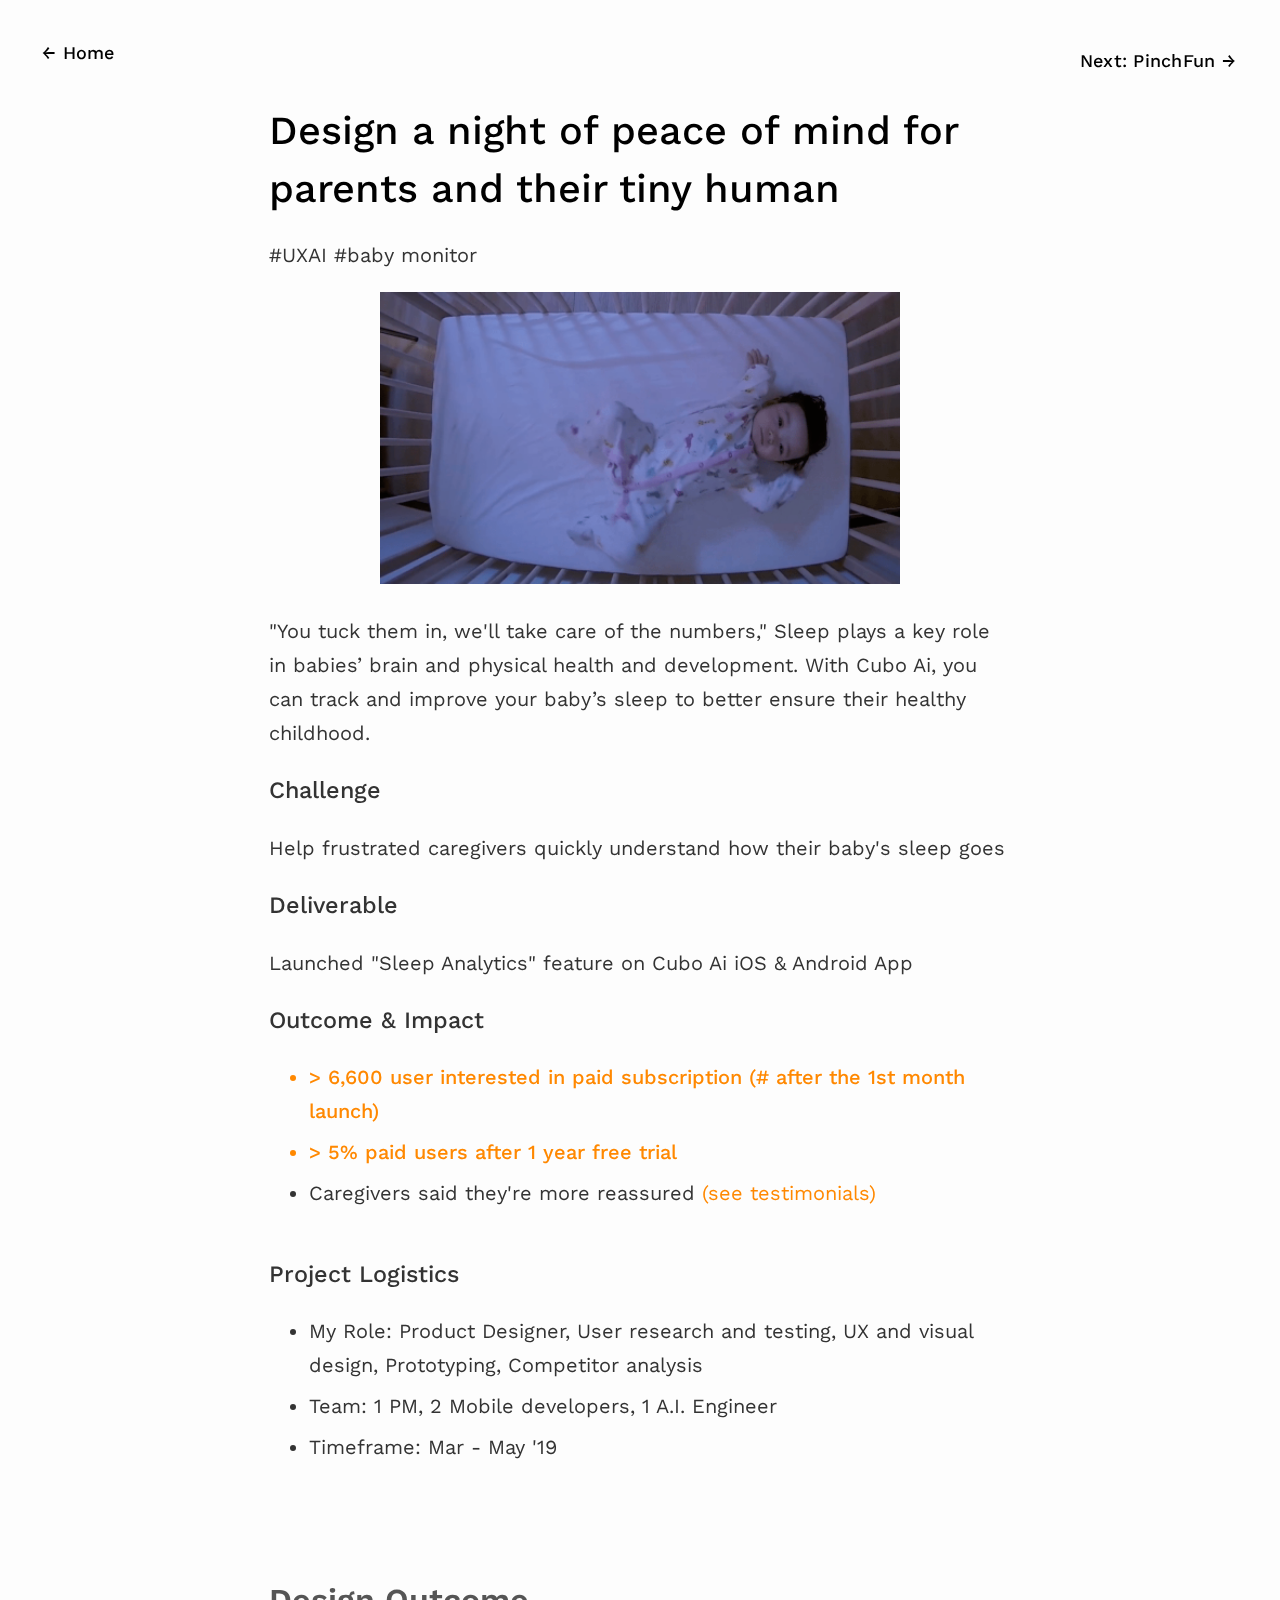
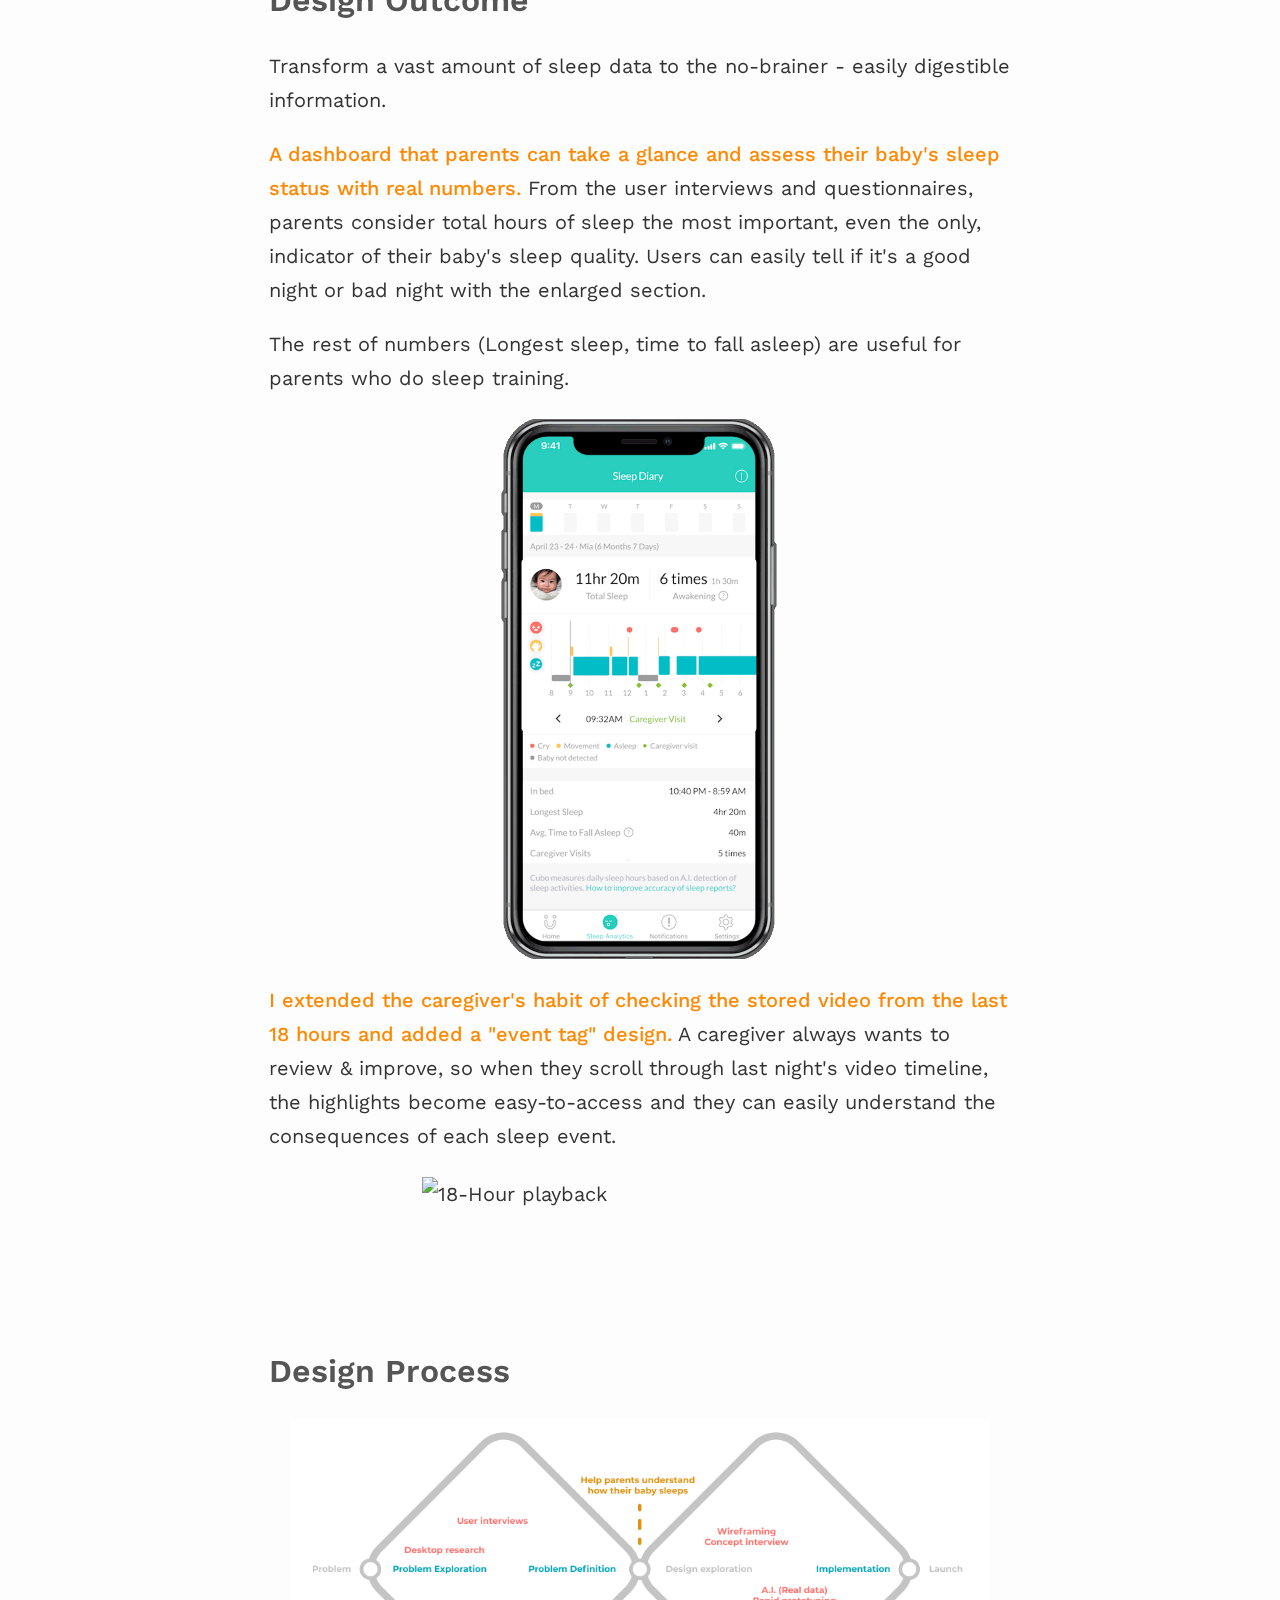
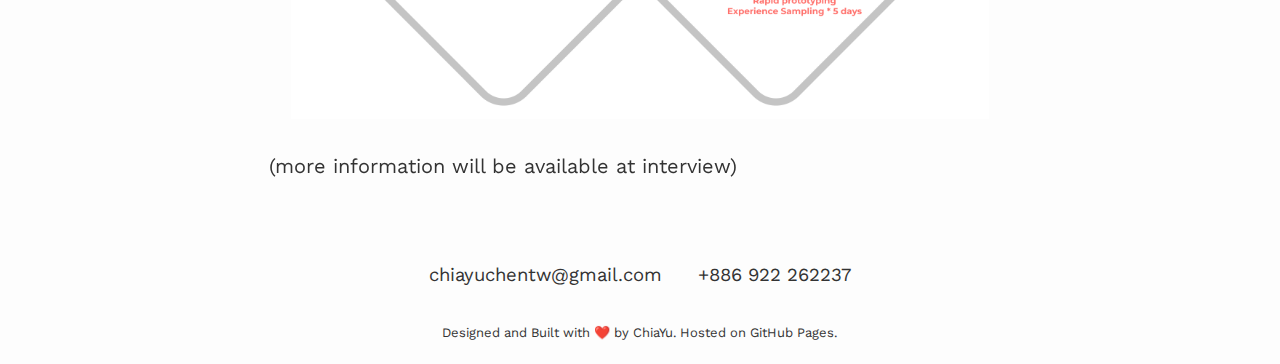
==== cubo/index.html @ 7348b092 "Update portfolio for 2022" ====
<!-- Design and hand-coded by
        _
       /  |_ . _ \_/   
       \_ | )|(_| |(_| :D 
-->

<!doctype html>
<html lang="en">
  <head>
  <!-- Global site tag (gtag.js) - Google Analytics -->
  <script async src="https://www.googletagmanager.com/gtag/js?id=UA-140784664-1"></script>
  <script>
    window.dataLayer = window.dataLayer || [];
    function gtag(){dataLayer.push(arguments);}
    gtag('js', new Date());

    gtag('config', 'UA-140784664-1');
  </script>

    <title>Design a night of peace of mind for parents and their tiny human - ChiaYu Chen</title>
    <meta charset="utf-8" />
    <meta name="viewport" content="width=device-width, initial-scale=1.0, user-scalable=0, minimum-scale=1.0, maximum-scale=1.0" />
    <meta name="description" content="ChiaYu Chen is a Product Designer based in Taiwan, with passion in constructing meaningful interaction between human and technologies, in digital and physical world." />
    <meta name="keywords" content="Product designer, UX designer, user researcher, UX researcher, prototyper, interaction designer, HCI researcher, human-computer interaction" />
    <meta name="author" content="ChiaYu Chen" />
    <meta property="og:title" content="Design a night of peace of mind for parents and their tiny human - ChiaYu Chen" />
    <meta property="og:url" content="icily.github.io" />
    <meta property="og:image" content="#" />
    <meta property="og:site_name" content="ChiaYu Chen - HCI Researcher and Interaction Designer" />
    <meta property="og:description" content="Help parents with the newborn to easily understand how their baby sleep" />
    <link rel="stylesheet" type="text/css" href="../css/normalize.css" />
    <link rel="stylesheet" type="text/css" href="../css/project.css" />
    <link rel="stylesheet" type="text/css" href="../css/style.css" />
    <link rel="shortcut icon" type="image/png" href="../img/icon.png" />
    <link rel="stylesheet" href="https://fonts.googleapis.com/css?family=Work+Sans:400,500,600" />
  </head>

  <body>
    <nav>
      <a id="home" href="../#portfolio">
        <div id="home-title">← Home</div>
      </a>
      <a id="next" href="../pinchfun">
        <div id="home-title">Next: PinchFun →</div>
      </a>
    </nav>

    <header>
      <h1>
        Design a night of peace of mind for parents and their tiny human
      </h1>
      <div class="progress-bar"></div>
      <p>
        #UXAI #baby monitor
      </p>
      <figure class="main">
        <img src="main.gif" alt="sleep analytics">
      </figure>
      <p>
        "You tuck them in, we'll take care of the numbers," Sleep plays a key role in babies’ brain and physical health and development. With Cubo Ai, you can track and improve your baby’s sleep to better ensure their healthy childhood.
      </p>
      <h3>Challenge</h3>
      <p>Help frustrated caregivers quickly understand how their baby's sleep goes</p>
        
      <h3>Deliverable</h3>
      <p>Launched "Sleep Analytics" feature on Cubo Ai iOS & Android App</p>  

      <h3>Outcome & Impact</h3>
      <ul>
          <li class="research-question">> 6,600 user interested in paid subscription (# after the 1st month launch)</li>
          <li class="research-question">> 5% paid users after 1 year free trial</li>
          <li>Caregivers said they're more reassured <a href="https://us.getcubo.com/pages/sleep-analytics" target="_blank">(see testimonials)</a></li>
      </ul>
        
      <h3 class="logistics">Project Logistics</h3>
      <p>
        <ul>
          <li>My Role: Product Designer, User research and testing, UX and visual design, Prototyping, Competitor analysis</li>
          <li>Team: 1 PM, 2 Mobile developers, 1 A.I. Engineer</li>
          <li>Timeframe: Mar - May '19</li>
        </ul>
      </p>
    
    </header>
    
    
    <section>
      <h2>
        Design Outcome
      </h2>
      <p>
       Transform a vast amount of sleep data to the no-brainer - easily digestible information. 
      </p>
      <p><span class="research-question">A dashboard that parents can take a glance and assess their baby's sleep status with real numbers.</span> From the user interviews and questionnaires, parents consider total hours of sleep the most important, even the only, indicator of their baby's sleep quality. Users can easily tell if it's a good night or bad night with the enlarged section.</p>
      <p>The rest of numbers (Longest sleep, time to fall asleep) are useful for parents who do sleep training.</p>
      <figure>
        <img src="1_sleep_analytics.gif" alt="sleep analytics dashboard" class="imgif">
      </figure>
      <p><span class="research-question">I extended the caregiver's habit of checking the stored video from the last 18 hours and added a "event tag" design.</span> A caregiver always wants to review & improve, so when they scroll through last night's video timeline, the highlights become easy-to-access and they can easily understand the consequences of each sleep event.</p>
      <figure>
        <img src="2_18hr_playback.gif" alt="18-Hour playback" class="imgif-horizontal">
      </figure>
    </section>

    
    <section>
      <h2>Design Process</h2>
      <figure class="highlight">
          <img src="3_design%20process.png" alt="design process">
      </figure>
      <p>(more information will be available at interview)</p>
    </section>
      
        
    <footer>
      <div class="contact">
        <a href="mailto:chiayuchentw@gmail.com">
          chiayuchentw@gmail.com
        </a>
      </div>
      <div class="contact">
        <a href="tel:+886922262237">
          +886 922 262237
        </a>
      </div>
      <div id="signature">
        Designed and Built with ❤️ by ChiaYu. Hosted on <a href="https://pages.github.com/" target="_blank">GitHub Pages.</a>
      </div>
    </footer>
    <script type="text/javascript" src="../js/jquery.min.js"></script>
<!--    <script type="text/javascript" src="js/index.js"></script>-->
    <script type="text/javascript" src="../js/project.js"></script>
  </body>
</html>
---- css/project.css ----
.progress-bar { 
  background: #f80;
  position: fixed;
  top: 0;
  left: 0;
  height: 6px;
  z-index: 3;
}

li {
  margin-bottom: .35em;
  margin-top: .35em;
}

nav {
  padding-top: 1.27em !important;
}

nav #home-title {
  left: 0px !important;
  font-size: 16px !important;
}

nav a:hover {
  color: #f80 !important;
}

nav #next {
  display: block;
  float: right;
  padding: 18px 1%;
  text-decoration: none;
  color: #000;
}

.logistics {
  padding-top: 1em;
}

.note {
  font-size: 0.82em;
  color: #888;
  border-left: .3em solid #888;
  padding-left: 10px;
}

h2 {
  line-height: 1.3em;
}

.research-question {
  color: #f80;
  font-weight: 500;
}

.quote {
  color: #f80;
  padding-left: 12px;
  border-left: 3px #f80 solid;
}

section {
  width: 86%;
  margin: auto;
  position: relative;
  padding: 4% 0 1em 0;
}

body {
  font-size: 16px !important;
  line-height: 1.65em !important;
}

section p {
  font-size: 16px;
  line-height: 1.65em;
  list-style: none;
}

section a:hover {
  border-bottom: 2px solid #333;
  color: #333;
  transition: color .2s ease-out, border .1s ease-out;
}

img {
  width: 100%;
  height: auto;
}

.imgif {
  height: auto;
  width: 300px;
  display: block;
  margin: auto;
}

.imgif-horizontal {
  height: auto;
  width: 475px;
  display: block;
  margin: auto;
}

iframe {
  min-height: 300px;
  width: 100%;
}

figure {
  margin: 1.45em 0;
}

.mobile-app {
  margin: 2% 25%
}

figcaption {
  text-align: center;
  font-size: 0.9rem;
  line-height: 1.45rem;
  color: #888;
}

@media (min-width: 48em) { 
  header p {
    width: 100% !important;
  }
  
  nav #home-title {
    font-size: 18px !important;
    top: 0vw !important;
    max-width: 100% !important;
    line-height: 1 !important;
  }
  
  nav #home {
    padding: 0.5em !important;
  }
  
  body {
    font-size: 20px !important;
    line-height: 1.7em !important;
  }
  
  section {
    margin: auto;
    padding: 4vw 0% 1em 0%;
    max-width: 58%;
  }
  
  section p {
    font-size: 20px;
    line-height: 1.7em;
    max-width: 60em;
  }
  
  figure {
    margin: 1.2em 12vw;
  }
    
  .mobile-app {
    margin: 2% 35%
  }
  
  .main {
    margin: 0 15%;
  }
    
  .highlight {
    margin: 0 3%;
  }
}
---- css/style.css ----
body {
  font-family: 'Work Sans', sans-serif;
  background-color: #fdfdfd;
  font-size: 20px;
  font-weight: 400;
  color: #333;
}

h3 {
  font-weight: 500;
}

a {
  text-decoration: none;
  color: #f80;
/*  color: #3fb3c1;*/
}

a:hover {
  color: #333;
  transition: color .2s ease-out;
}

/* Hamburger - Edited from https://codepen.io/anon/pen/pYvvEG */

nav {
  position: absolute;
  z-index: 3;
  margin: auto;
  padding: 0.8em 7%;
  width: 86%;
}

nav #home {
  display: block;
  float: left;
  padding: 18px 1%;
  text-decoration: none;
  color: #000;
  width: 180px;
}

nav #home span {
  position: absolute;
  top: 23px;
  left: 7.5%;
  width: 35px;
  height: auto;
}

nav #home:hover {
  fill: #f80;
  color: #f80;
  transition: all .2s ease-out;
}

nav #home-title {
  position: relative;
  display: inline-block;
  left: 42px;
/*  font-size: 1.2em;*/
  font-size: 20px;
  font-weight: 500;
  letter-spacing: .25px;
}

nav li a {
  font-size: 28px;
  display: block;
  padding: 3vh;   
  margin: 3px;
  text-decoration: none;
  color: #000;
  transform: translateY(30vh);
}

nav li a:hover,
nav .menu-btn:hover {
  color: #f80;
}

nav #menu {
  margin: 0;
  padding: 0;
  list-style: none;
  overflow: hidden;
  background-color: rgba(255, 255, 255, 0.9);

  position: fixed;
  right: 0;
  top: 0;
  text-align: center;
/*    float: right;*/
  
  clear: both;
  height: 0;
  max-height: 0;
  
  width: 100vw;
  z-index: -3;
  
  transition: max-height .2s ease-out, height .2s ease-out;
}

nav .menu-icon {
  cursor: pointer;
  display: inline-block;
/*  float: right;*/
/*  position: relative;*/
  position: fixed;
  right: 7%;
  padding: 19px 0.5em;
  margin: 10px 0;
  user-select: none;
/*  background-color: rgba(255, 136, 0, 0.3);*/
  background-color: rgba(253, 253, 253, 0.8);
}

nav .menu-icon .navicon {
  background: #333;
  display: block;
  height: 2.5px;
  position: relative;
  transition: background .2s ease-out;
  width: 18px;
}

nav .menu-icon .navicon:before,
nav .menu-icon .navicon:after {
  background: #333;
  content: '';
  display: block;
  height: 100%;
  position: absolute;
  transition: all .2s ease-out;
  width: 100%;
}

nav .menu-icon .navicon:before {
  top: 5px;
}

nav .menu-icon .navicon:after {
  top: -5px;
}

/* menu btn */

nav .menu-btn {
  display: none;
}

nav .menu-btn:checked ~ #menu {
/*  max-height: 240px;*/
  max-height: 100vh;
  height: 100vh;
/*  padding: 39vh 0;*/
}

nav .menu-btn:checked ~ .menu-icon {
/*  background-color: rgba(255, 136, 0, 1);*/
  background-color: rgba(255, 255, 255, 0.9);
  transition: .2s ease-out;
}

nav .menu-btn:checked ~ .menu-icon .navicon {
  background: transparent;
}

nav .menu-btn:checked ~ .menu-icon .navicon:before {
  transform: rotate(-45deg);
}

nav .menu-btn:checked ~ .menu-icon .navicon:after {
  transform: rotate(45deg);
}

nav .menu-btn:checked ~ .menu-icon:not(.steps) .navicon:before,
nav .menu-btn:checked ~ .menu-icon:not(.steps) .navicon:after {
  top: 0;
}

header {
  width: 86%;
  margin: 0 auto;
  position: relative;
  padding: 13% 0 0.5em 0;
}

header a {
  padding-bottom: 0.05em;
}

header a:hover, 
#about-me a:hover, 
#about-container a:hover, 
#contact a:hover {
  border-bottom: 2px solid #333;
  color: #333;
  transition: color .2s ease-out, border .1s ease-out;
}

header p {
  font-size: 16px;
  line-height: 1.65em;
}

header h1 {
  color: #000;
/*  font-size: 37px;*/
  font-size: calc(24px + 1vw);
  line-height: 1.45em;
  font-weight: 500;
  margin: 0;
  padding: .8em 0 .5em 0;
}

/* project */

.portfolio {
  position: relative;
  width: 100%;
  margin: auto;
  padding: 4% 0;
}

.portfolio h2 {
  padding-left: 7%;
}

.project {
/*  width: 86%;*/
  display: block;
  padding: 28px 7%;
  position: relative;
}

.project:hover {
  transition: height .3s ease-out, padding .3s ease;
  padding: 40px 7%;
}

.project-cta {
  font-size: 15px;
}

.project-role {
  font-size: 15px;
  margin: 13px 0;
  color: #4e4e4e;
}

.project-name {
  display: inline-block;
  vertical-align: middle;
  color: #333;
  font-size: 20.5px;
  max-width: 80%;
  line-height: 1.35em;
}

.project-image {
  width: 29.5%;
  height: auto;
  position: absolute;
  bottom: 0;
  right: 5px;
}

.cubo {
  background-color: #E5F7F5;
  fill: #E5F7F5;
  background-image: linear-gradient(-180deg, #E5F7F5 74%, #D3F5F1 100%);
}

.pinchfun {
  background-color: #fcf9f0;
  fill: #fcf9f0;
  background-image: linear-gradient(-180deg, #fcf9f0 74%, #fff4d9 98%);
}

.music {
  background-color: #e2f4f5;
  fill: #e2f4f5;
  background-image: linear-gradient(-180deg, #e2f4f5 74%, #c3e7ee 100%);
}

.other-project {
/*  width: 86%;*/
  display: block;
  padding: 16px 7%;
  position: relative;
  background-color: #fff;
  border-top: 1px solid #e5e5e5;
  border-right: 1px solid #e5e5e5;
  border-left: 1px solid #e5e5e5;
}

.last-item {
  border-bottom: 1px solid #e5e5e5;
}

.other-project:hover {
  background-color: #fafafa;
  padding: 19px 7%;
  transition: all .2s ease-out;
  cursor: pointer;
}

.other-project .project-name {
  font-size: 18.5px;
  line-height: 25px;
}

.other-project .project-role {
  font-size: 14.5px;
  margin-bottom: 0;
}

/* ------- */

/*
.project-info {
  padding: 1.3em 0;
}

.project-img img {
  width: 100%;
  height: 100%;
  border-radius: 1em;
}

.project-img {
  display: flex; 
  position: relative;
  top: 0;
}
*/

/* Pseudo-element animation https://codepen.io/tribex/pen/ZxXJoO 
.project-img::before {
  content: '';
  position: absolute;
  top: 0;
  right: 0;
  bottom: 0;
  left: 0;
  box-shadow: 0 20px 30px 0 rgba(0, 0, 0, 0.15);
  opacity: 0;
  transition: opacity .2s ease-out;
  border-radius: 1em;
}

.project-info:hover > .project-img::before {
  opacity: 1;
}

.project-info:hover > .project-img {
  top: -10px;
  transition: top .2s ease-out;
}

.project-info:hover > .project-title,
.project-info:hover > .project-description {
  color: #f80;
}

.project-title, .project-description {
  color: #333;
}

.project-title {
  font-weight: 400;
  padding: 20px 0;
  margin: 0;
  font-size: 24px;
  line-height: 1.4em;
}

.project-description {
  margin: 0;
  padding: 0;
  line-height: 1em;
  color: #9c9c9c;
  font-size: 16px;
  line-height: 1.55em;
}


/* ------- */

#about-me, #contact {
  width: 86%;
  margin: auto;
  position: relative;
  padding: 1em 0 1em 0;
}

h2 {
  font-size: 28px;
  font-weight: 600;
  color: #555;
  padding-top: 1.4em;
}

#about-me p, #about-me ul,
#contact p {
  font-size: 16px;
  line-height: 1.65em;
  list-style: none;
}
/* adapted from https://stackoverflow.com/questions/13840403/edit-line-thickness-of-css-underline-attribute */

#about-me b {
  box-shadow: inset 0 -3px 0 #fbfbfb, inset 0 -11px 0 #fbe06e;
  font-weight: 400;
}

#about-container {
  padding: 0;
  margin: auto;
  width: 86%;
  grid-template-columns: none;
  font-size: 16px;
  line-height: 1.65em;
}

#about-container ul {
  margin: 0;
  padding-left: 0;
}

#about-container li {
  list-style: none;
}

#about-container h4 {
  margin-top: 0.5em;
  display: inline-block;
  font-weight: 600;
  font-size: 14.5px;
  color: #555;
  border-left: 3px solid #555;
  padding-left: 10px;
  padding-right: 10px;
}

#about-container a {
  padding-bottom: 0.05em;
}

.about-column {
  padding: 0.5em 0;
}

#about-container .experience {
  padding: 0.5em 0;
}

#about-container .role,
#about-container .award, 
#about-container .paper {
  padding: 0.2em 0;
  font-size: 17.5px;
  color: #111;
  font-weight: 500;
}

#about-container .button {
  display: inline-block;
  border: 1px solid #999;
  background: #f6f6f6;
  padding: 0 4px;
  color: #999;
  font-size: 13px;
  border-radius: 5px;
  margin-right: 3px;
}

#about-container .button:hover {
  border: 1px solid #333;
  box-shadow: 0 0px 5px 0 rgba(0, 0, 0, 0.15);
}

.resume-cta {
  display: inline-block;
  border: 1px solid #f80;
  padding: 2px 10px !important;
  color: #f80;
  font-size: 15px;
  border-radius: 5px;
  margin-right: 3px;
}

.resume-cta:hover {
  background: rgba(255, 136, 0, 0.05);
  border: 1px solid #f80 !important;
  color: #f80 !important;
  box-shadow: 0 0px 5px 0 rgba(255, 136, 0, 0.15);
  text-decoration: none;
}

#about-container .major {
  color: #777;
  font-size: 17px;
  font-weight: 400;
}

#about-container .affiliation {
  font-size: 16px;
  padding: 0.2em 0;
} 

#about-container .location {
  padding: 0.2em 0;
  color: #aaa;
  font-size: 15px;
}

#about-container .author b{
  font-weight: 400;
  color: #777;
}

#about-container .duration, 
#about-container .author {
  padding: 0.05em 0 0.5em;
  color: #bfbfbf;
  font-size: 14.5px;
  line-height: 1.6em;
}

#about-container .award-title, 
#about-container .pub-date{
  display: inline;
  font-size: 16px;
  font-weight: 400;
}

footer {
  width: 86%;
  margin: auto;
  padding: 2em 0 1em 0;
} 

footer .contact {
  margin: 0.3em; 
  text-align: center;
  font-size: 18.5px;
}

footer .contact a {
  color: #333;
  display: inline-block;
  padding: 0.5em;
}

footer .contact a:hover {
  color: #f80;
  transition: color .2s ease-out;
}

footer #signature {
  margin-top: 1.3em;
  text-align: center;
  font-size: 13px;
  line-height: 1.6em;
}

#signature a {
  color: #333;
}

/* overlay */
#overlay {
  display: none;
  position: absolute;
  bottom: 0;
  right: 0;
  width: calc(100px + 5vw);
  height: calc(100px + 5.4vw);
  z-index: 10;
  box-shadow: 0 20px 30px 0 rgba(0, 0, 0, .42);
  border-radius: .5em;
}

#profile-image {
  display: block;
  width: 100%;
  height: auto;
  border-radius: 0 0 .5em .5em;
}

#overlay-header {
  display: block;
  height: 1.55vw;
  border-radius: .5em .5em 0 0;
  cursor: move;
  z-index: 10;
  background-color: #dee1e6;
}

/*modal*/

/* The Modal */
.modal-mask {
  width: 100%;
  height: 100%;
  display: none; 
  position: fixed;
  z-index: 5;
  left: 0;
  top: 0;
  overflow: auto;
  background-color: rgba(0,0,0,0.3);
/*  padding: 0 20px;*/
}

/* Modal Content/Box */
.modal-popup {
  position: relative;
  margin: 15vh auto 20px auto;
  width: 75%;
  max-width: 600px;
  z-index: 10;
  background-color: #fefefe;
  display: none;
  padding: 10px 5.5%;
  border-radius: .38em;
  overflow: auto;
  line-height: 1.2em;
}

/* The Close Button */
.close {
  color: #333;
  position: absolute;
  right: 20px;
  top: 15px;
  font-size: 36px;
  font-weight: 500;
}

.close:hover,
.close:focus {
  color: black;
  text-decoration: none;
  cursor: pointer;
}

.modal-header {
  font-size: 19.5px;
  width: 90%;
  margin: 0 5%;
  line-height: 1.5em;
  font-weight: 500;
  text-align: center;
}

.modal-role {
  font-size: 16px;
  color: #aaa;
  margin: .3em 0;
}

.modal-body {
  font-size: 16px;
}

.modal-main-image {
  height: auto;
  width: 100%;
}

.modal-image {
  height: auto;
  width: 100%;
}

.modal-image-small {
  width: 50%;
  height: auto;
}

.modal-popup figure {
  text-align: center;
}

.modal-popup figcaption {
  font-size: .8em;
  line-height: 1.4em;
  color: #999;
}

/*  --- */


@media (max-width: 30em) and (min-width: 15em) {
  header h1 {
/*    font-size: 32px;*/
    font-size: calc(18px + 1vw);
  }
  
  header {
    padding-top: 25%;
  }
}

@media (min-width: 64em) {
  #overlay {
    display: inline-block;
  }
}

/* 48em = 768px */
@media (min-width: 48em) { 
  nav {
    position: fixed;
    padding: 3% 2.5%;
    width: 95%;
    z-index: 0;
  }

  nav li {
    padding: 0.25em;
    margin-bottom: 0.2em;
  }

  nav li a {
    padding: 0.4em 0.5em 0.4em 0.5em;
    color: #000;
    font-size: 18px;
    transform: translateY(0%);
  }

  nav #menu {
    font-weight: 500;
    letter-spacing: .25px;
    background-color: transparent;
    padding: 0;
    margin: 0;
    text-align: right;
    position: relative;
    top: 0;
/*    right: 0;*/
    clear: none;
    float: right;
    max-height: none;
    width: auto;
    height: auto;
    max-width: 18%;
  }
  
/*
  nav .menu-btn:checked ~ #menu {
  max-height: 240px;
    max-height: none;
    height: auto;
    padding: 0;
  }
*/

  nav .menu-icon {
    display: none;
  }
  
  nav #home {
    display: block;
    float: left;
    text-decoration: none;
    color: #000;
    padding: 0.25em;
    width: auto;
    max-width: 17%;
  }

  nav #home span {
    float: left;
    display: inline-block;
    position: relative;
    left: 0;
    width: 5vw;
    min-width: 40px;
    max-width: calc(35px + 1vw);
    height: auto;
    top: auto;
  }

  nav #home #home-title {
    position: relative;
    display: inline-block;
    left: 0.6vw;
    font-size:calc(15px + .45vw);
    top: 0.25vw;
    line-height: 130%;
    max-width: 9%;
  }
  
  header {
    margin: 0 auto;
    padding: 8% 0 0 0;
    width: 58%;
  }
  
  header h1 {
/*    font-size: 42px;*/
    font-size: calc(24px + 1.23vw);
    max-width: 30em;
    padding: 0;
  }

  header p {
    width: 76%;
    min-width: 20em;
  }
  
  header p, 
  #about-me p, 
  #about-me ul,
  #contact p {
    font-size: 20px;
    line-height: 1.7em;
    max-width: 60em;
  }
  
  #about-me b {
    box-shadow: inset 0 -5.5px 0 #fbfbfb, inset 0 -13px 0 #fbe06e;
    font-weight: 400;
  }
  
  .portfolio {
    margin: auto;
    width: 64%;
  }
  
  .portfolio h2 {
    padding-left: 5%;
  }
  
  .project {
    padding: 30px 5%;
  }
  
  .project:hover {
    padding: 45px 5%;
  }
  
  .project-image {
    width: 30%;
    max-width: 250px;
    height: auto;
    right: 1.5%;
  }
  
  .project-name {
    font-size: calc(20px + .4vw);
    line-height: 1.45em;
  }
  
  .project-role {
    font-size: calc(14px + .2vw);
  }
  
  .first-item {
    border-radius: 1.3em 1.3em 0 0;
  }

  .last-item {
    border-radius: 0 0 1.3em 1.3em;
  }
  
  .other-project {
    padding: 20px 5%;
  }
  
  .other-project:hover {
    padding: 23px 5%;
  }
  
  .other-project .project-name {
    font-size: calc(20px + .2vw);
    line-height: 1.45em;
  }

  .other-project .project-role {
    font-size: calc(14px + .15vw);
  }
  
  .modal-popup{ 
    margin: 20vh auto 20px auto;
  }
  
  .modal-header {
    width: 100%;
    margin: 0;
  }

  
/*
  .project-title {
    font-size: calc(15px + .95vw);
  }
  
  .project-description {
    font-size: calc(16px + 0.2vw);
    line-height: 1.75em;
  }
*/
      
  #about-me,
  #contact {
    margin: auto;
    padding: 1em 0% 1em 0%;
    max-width: 58%;
  }
  
  h2 {
    font-size: 32px;
    margin: 0;
    margin-bottom: .85em;
  }
  
  #about-container {
    position: relative;
    margin: auto;
    max-width: 58%;
    padding: 0;
    display: grid;
    grid-template-columns: 1fr 1fr;
    grid-gap: 2vw;
  }
  
  #about-container h4 {
    font-size: 17.5px;
  }
  
  #about-container .role, 
  #about-container p {
    font-size: 20px;
  }
  
  #about-container .paper, 
  #about-container .award {
    font-size: 18.7px;
    line-height: 26px;
  }
  
  #about-container .award-title, 
  #about-container .pub-date {
    font-size: 17.8px;
  }
  
  #about-container .affiliation {
    font-size: 17px;
  }
  
  footer {
    text-align: center;
    margin: auto;
    padding: 1em 0;
  }
  
  footer .contact {
    display: inline-block;
  }
}
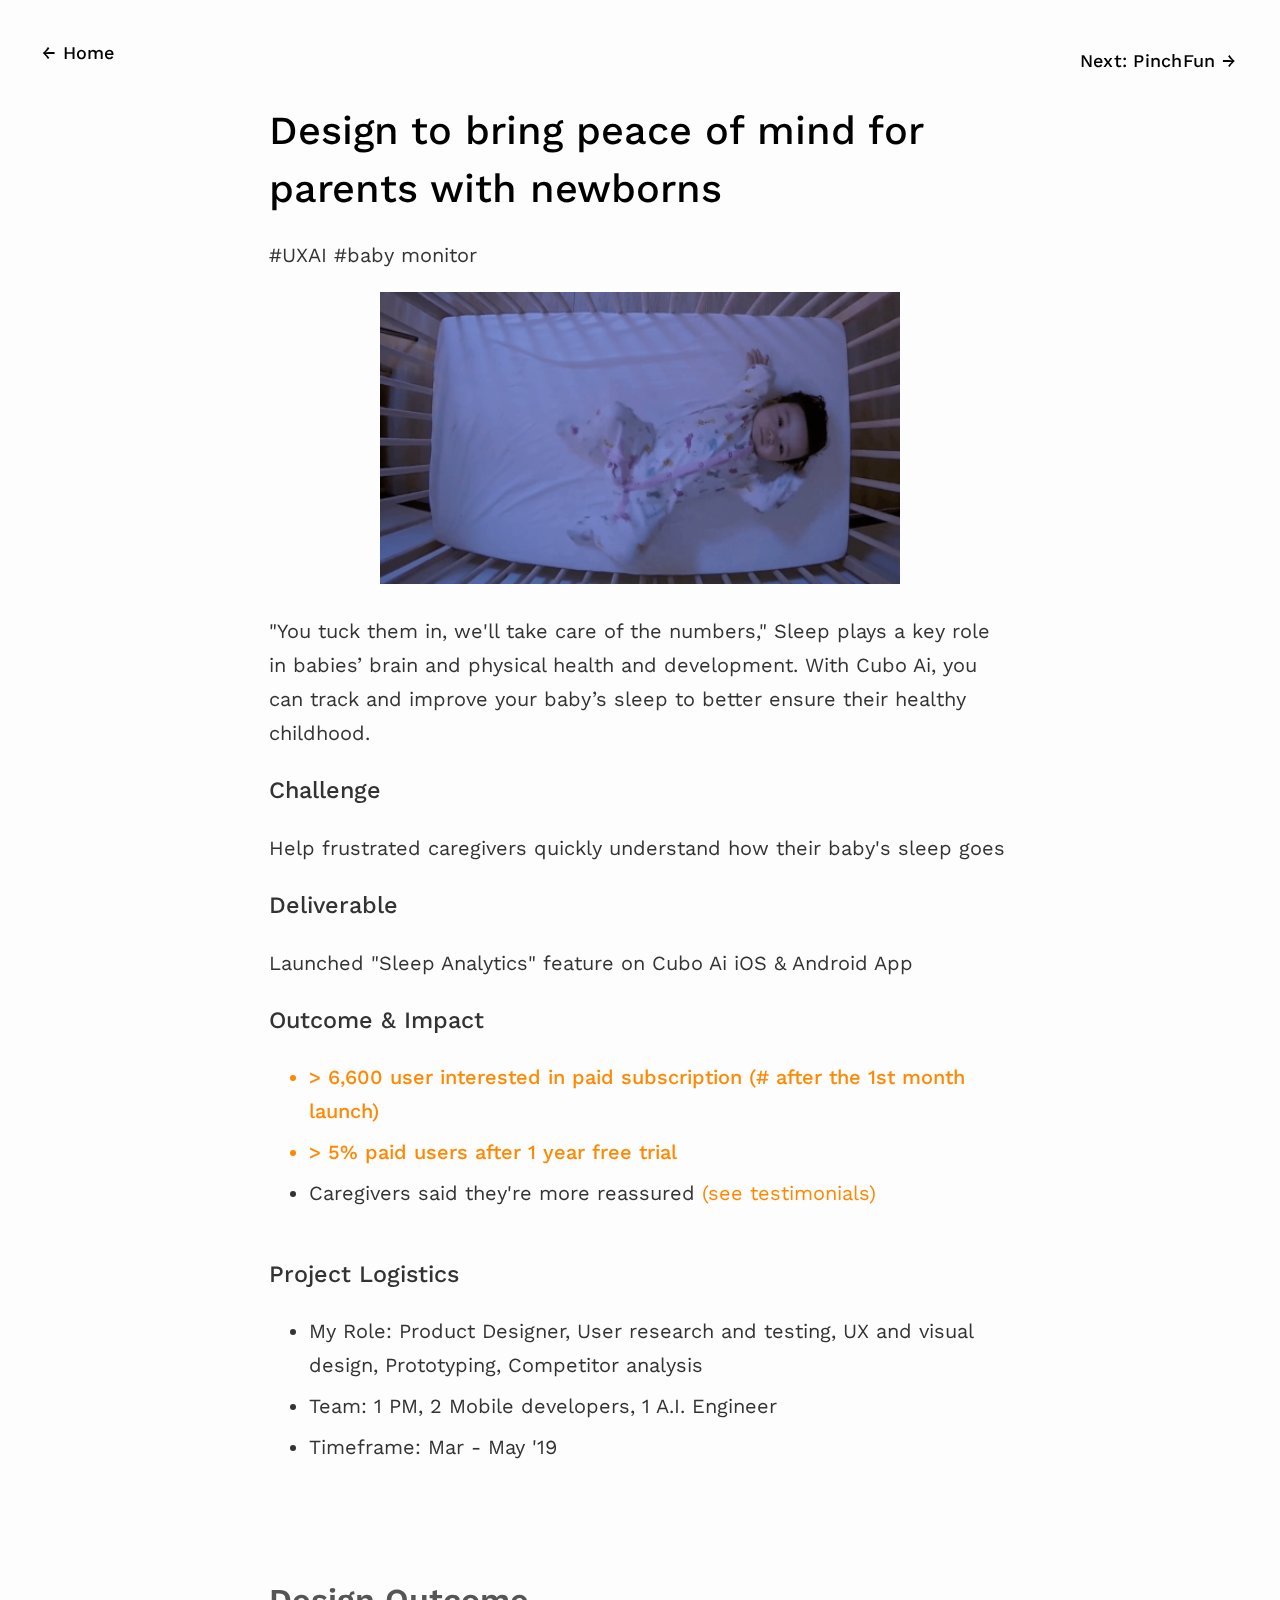
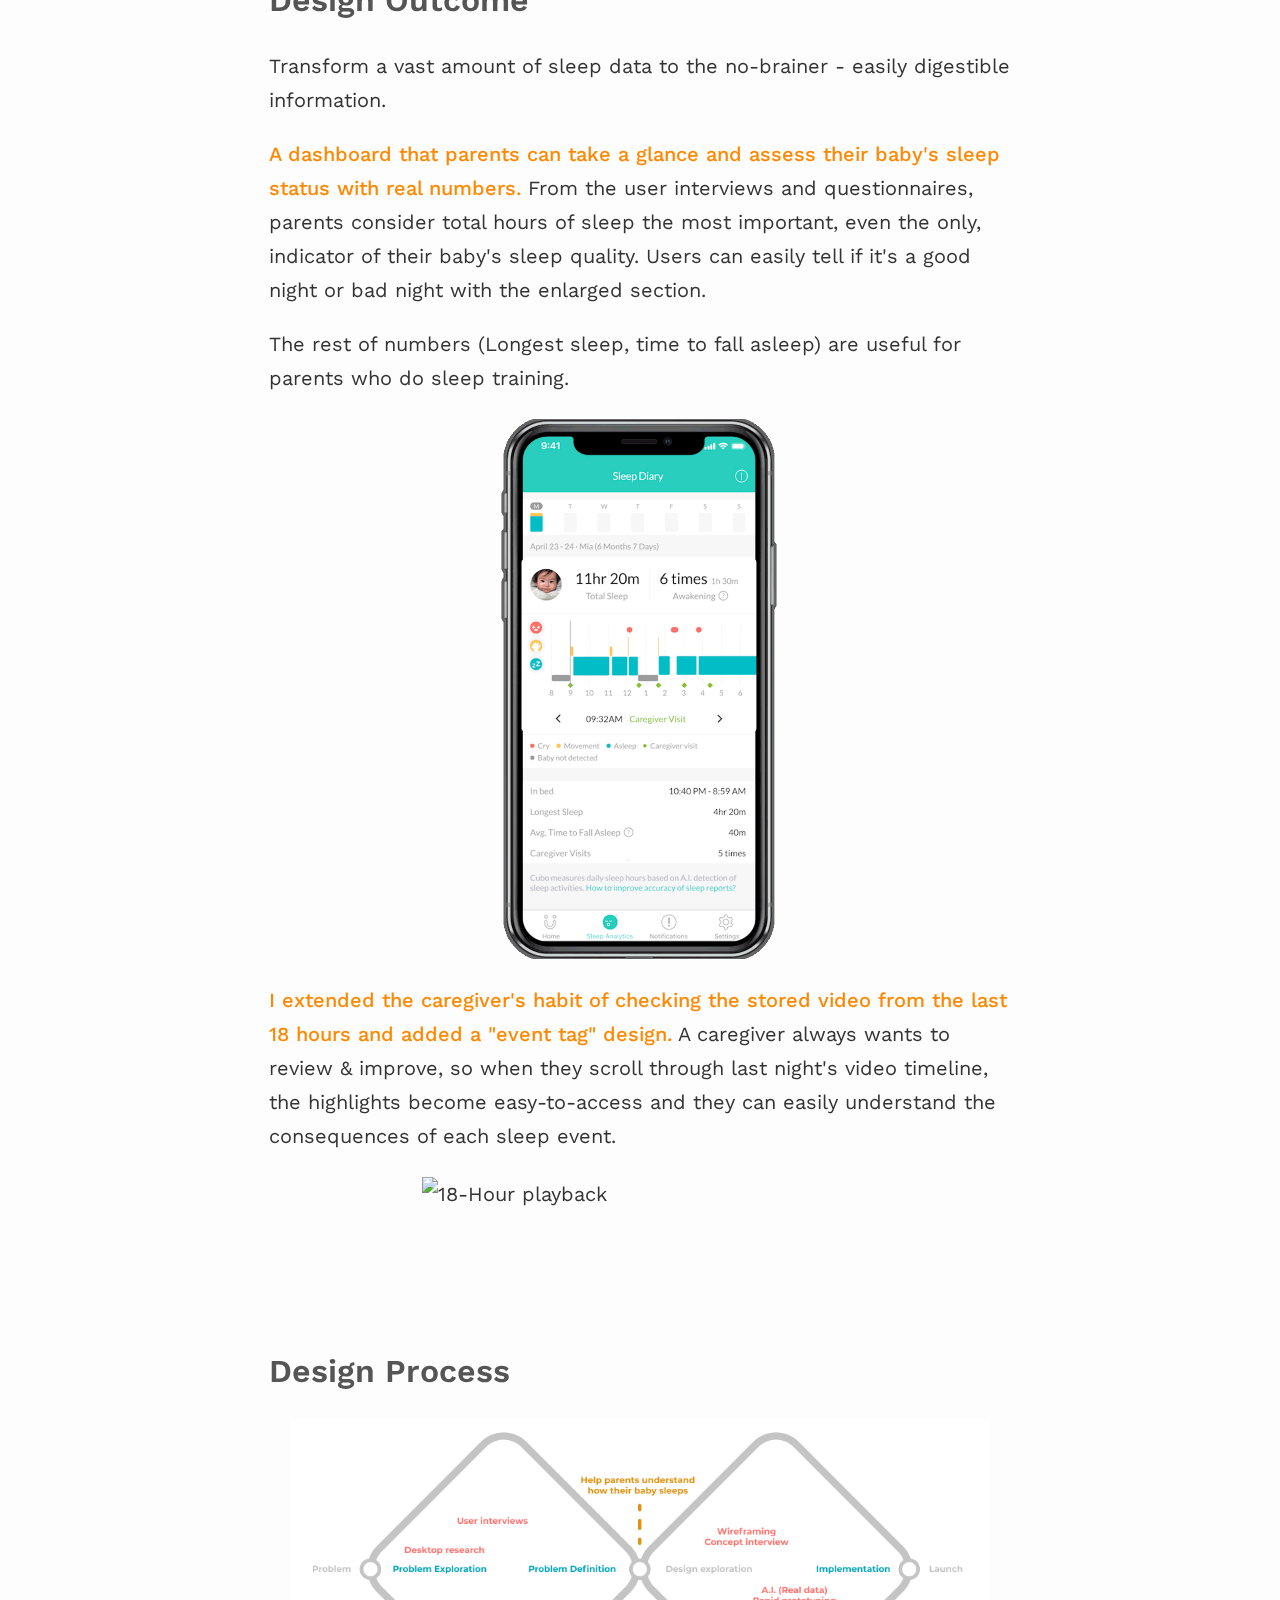
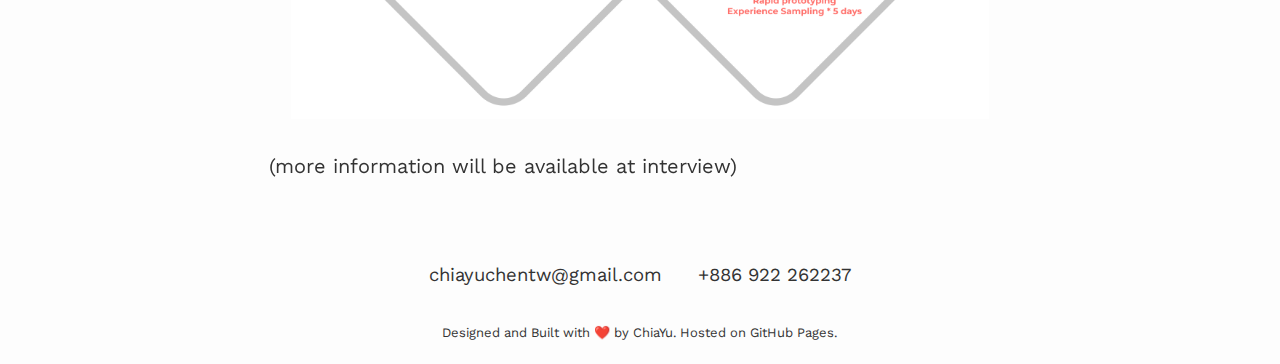
==== commit affc98c2: "Fixed the title of Sleep Analytics Case Study" ====
--- a/cubo/index.html
+++ b/cubo/index.html
@@ -17,13 +17,13 @@
     gtag('config', 'UA-140784664-1');
   </script>
 
-    <title>Design a night of peace of mind for parents and their tiny human - ChiaYu Chen</title>
+    <title>Design to bring peace of mind for parents with newborns - ChiaYu Chen</title>
     <meta charset="utf-8" />
     <meta name="viewport" content="width=device-width, initial-scale=1.0, user-scalable=0, minimum-scale=1.0, maximum-scale=1.0" />
     <meta name="description" content="ChiaYu Chen is a Product Designer based in Taiwan, with passion in constructing meaningful interaction between human and technologies, in digital and physical world." />
     <meta name="keywords" content="Product designer, UX designer, user researcher, UX researcher, prototyper, interaction designer, HCI researcher, human-computer interaction" />
     <meta name="author" content="ChiaYu Chen" />
-    <meta property="og:title" content="Design a night of peace of mind for parents and their tiny human - ChiaYu Chen" />
+    <meta property="og:title" content="Design to bring peace of mind for parents with newborns - ChiaYu Chen" />
     <meta property="og:url" content="icily.github.io" />
     <meta property="og:image" content="#" />
     <meta property="og:site_name" content="ChiaYu Chen - HCI Researcher and Interaction Designer" />
@@ -47,7 +47,7 @@
 
     <header>
       <h1>
-        Design a night of peace of mind for parents and their tiny human
+        Design to bring peace of mind for parents with newborns
       </h1>
       <div class="progress-bar"></div>
       <p>
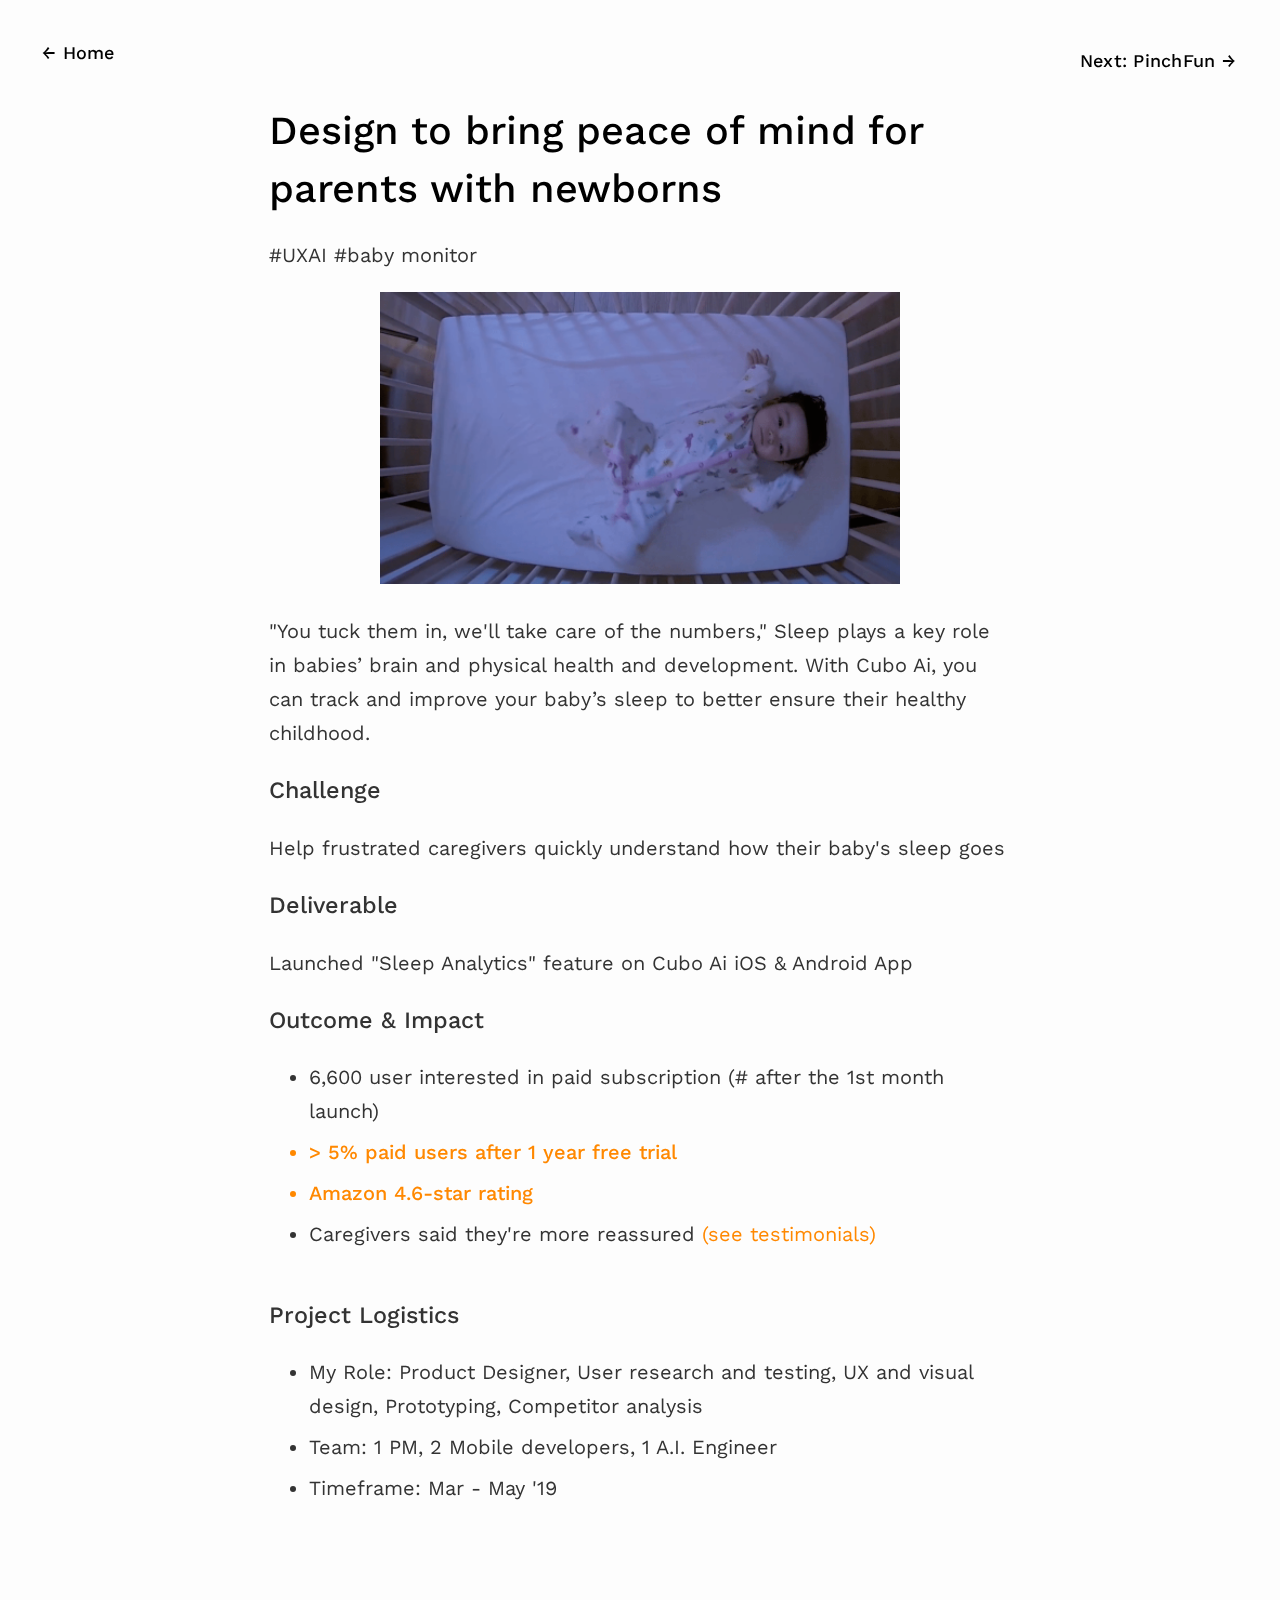
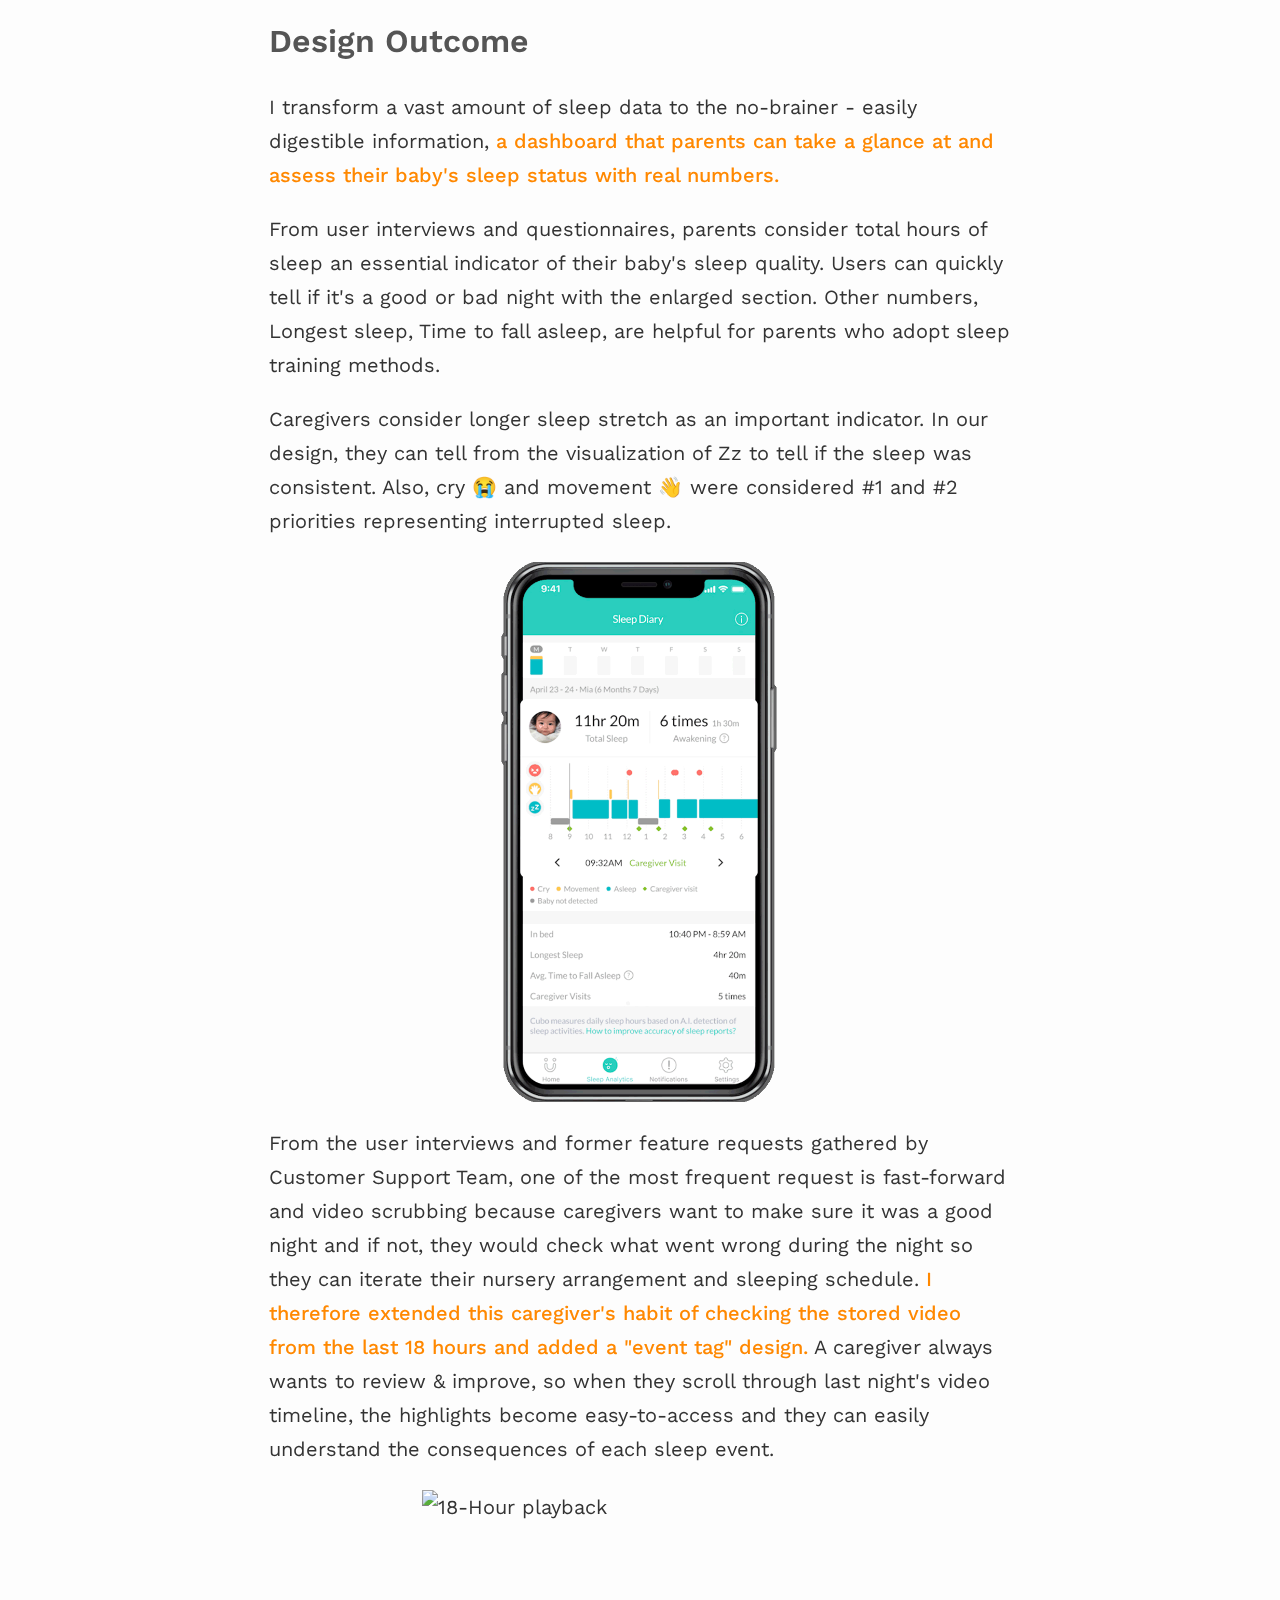
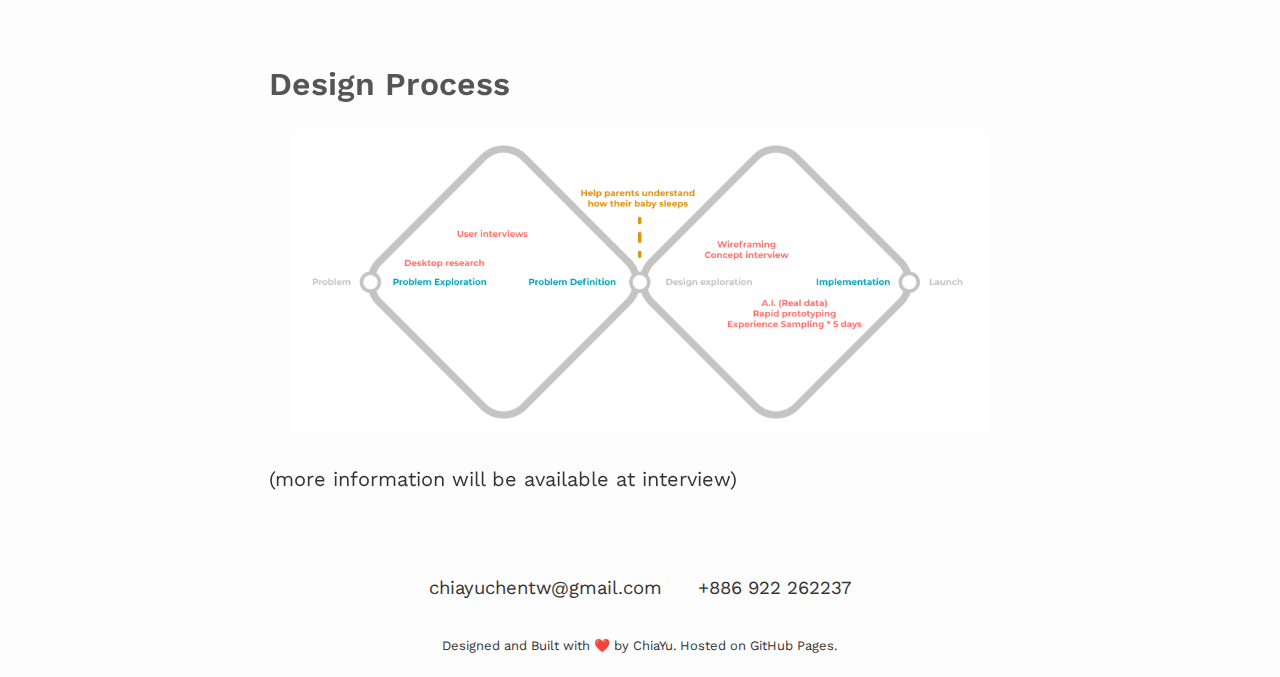
==== commit c2bf54d8: "Update design outcome paragraph" ====
--- a/cubo/index.html
+++ b/cubo/index.html
@@ -67,8 +67,9 @@
 
       <h3>Outcome & Impact</h3>
       <ul>
-          <li class="research-question">> 6,600 user interested in paid subscription (# after the 1st month launch)</li>
+          <li> 6,600 user interested in paid subscription (# after the 1st month launch)</li>
           <li class="research-question">> 5% paid users after 1 year free trial</li>
+          <li class="research-question">Amazon 4.6-star rating </li>
           <li>Caregivers said they're more reassured <a href="https://us.getcubo.com/pages/sleep-analytics" target="_blank">(see testimonials)</a></li>
       </ul>
         
@@ -89,14 +90,14 @@
         Design Outcome
       </h2>
       <p>
-       Transform a vast amount of sleep data to the no-brainer - easily digestible information. 
-      </p>
-      <p><span class="research-question">A dashboard that parents can take a glance and assess their baby's sleep status with real numbers.</span> From the user interviews and questionnaires, parents consider total hours of sleep the most important, even the only, indicator of their baby's sleep quality. Users can easily tell if it's a good night or bad night with the enlarged section.</p>
-      <p>The rest of numbers (Longest sleep, time to fall asleep) are useful for parents who do sleep training.</p>
+       I transform a vast amount of sleep data to the no-brainer - easily digestible information, 
+      <span class="research-question">a dashboard that parents can take a glance at and assess their baby's sleep status with real numbers.</span></p>
+      <p>From user interviews and questionnaires, parents consider total hours of sleep an essential indicator of their baby's sleep quality. Users can quickly tell if it's a good or bad night with the enlarged section. Other numbers, Longest sleep, Time to fall asleep, are helpful for parents who adopt sleep training methods.</p>
+      <p>Caregivers consider longer sleep stretch as an important indicator. In our design, they can tell from the visualization of Zz to tell if the sleep was consistent. Also, cry 😭 and movement 👋 were considered #1 and #2 priorities representing interrupted sleep.</p>
       <figure>
         <img src="1_sleep_analytics.gif" alt="sleep analytics dashboard" class="imgif">
       </figure>
-      <p><span class="research-question">I extended the caregiver's habit of checking the stored video from the last 18 hours and added a "event tag" design.</span> A caregiver always wants to review & improve, so when they scroll through last night's video timeline, the highlights become easy-to-access and they can easily understand the consequences of each sleep event.</p>
+      <p>From the user interviews and former feature requests gathered by Customer Support Team, one of the most frequent request is fast-forward and video scrubbing because caregivers want to make sure it was a good night and if not, they would check what went wrong during the night so they can iterate their nursery arrangement and sleeping schedule. <span class="research-question">I therefore extended this caregiver's habit of checking the stored video from the last 18 hours and added a "event tag" design.</span> A caregiver always wants to review & improve, so when they scroll through last night's video timeline, the highlights become easy-to-access and they can easily understand the consequences of each sleep event.</p>
       <figure>
         <img src="2_18hr_playback.gif" alt="18-Hour playback" class="imgif-horizontal">
       </figure>
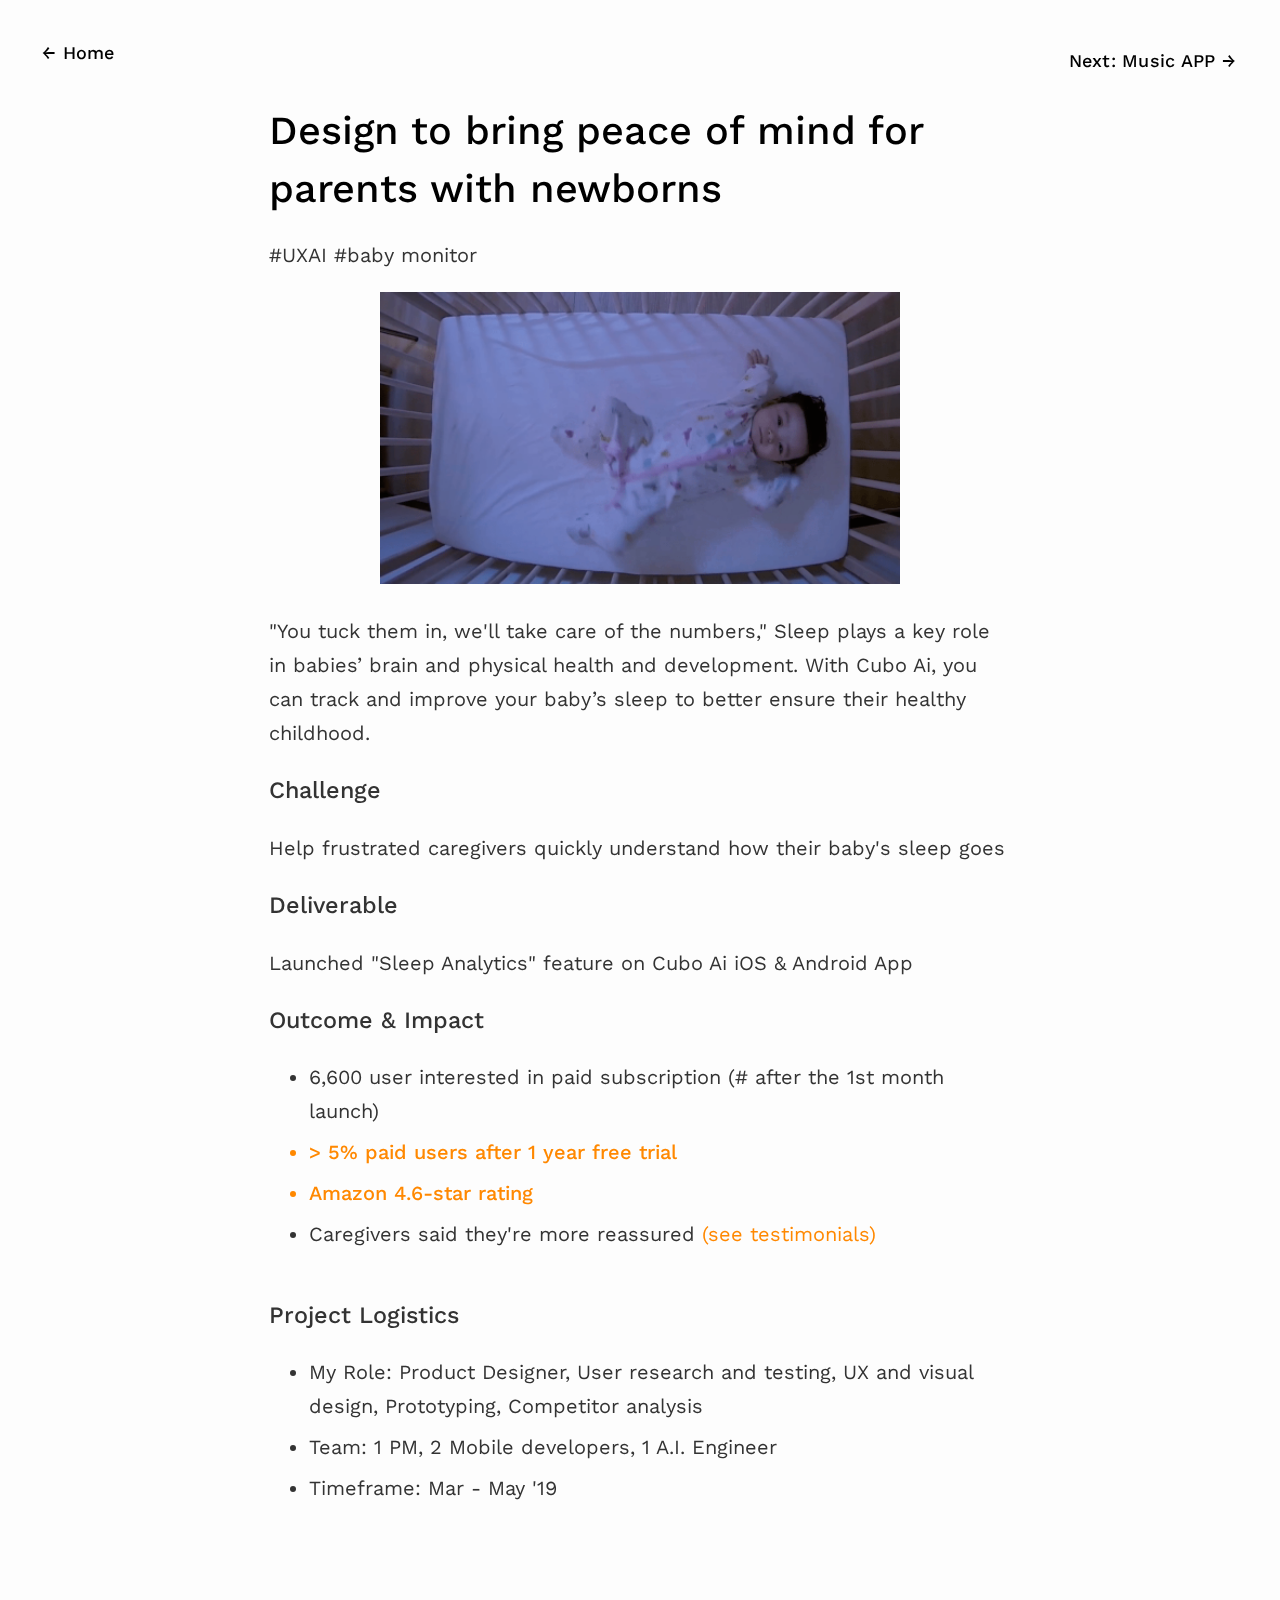
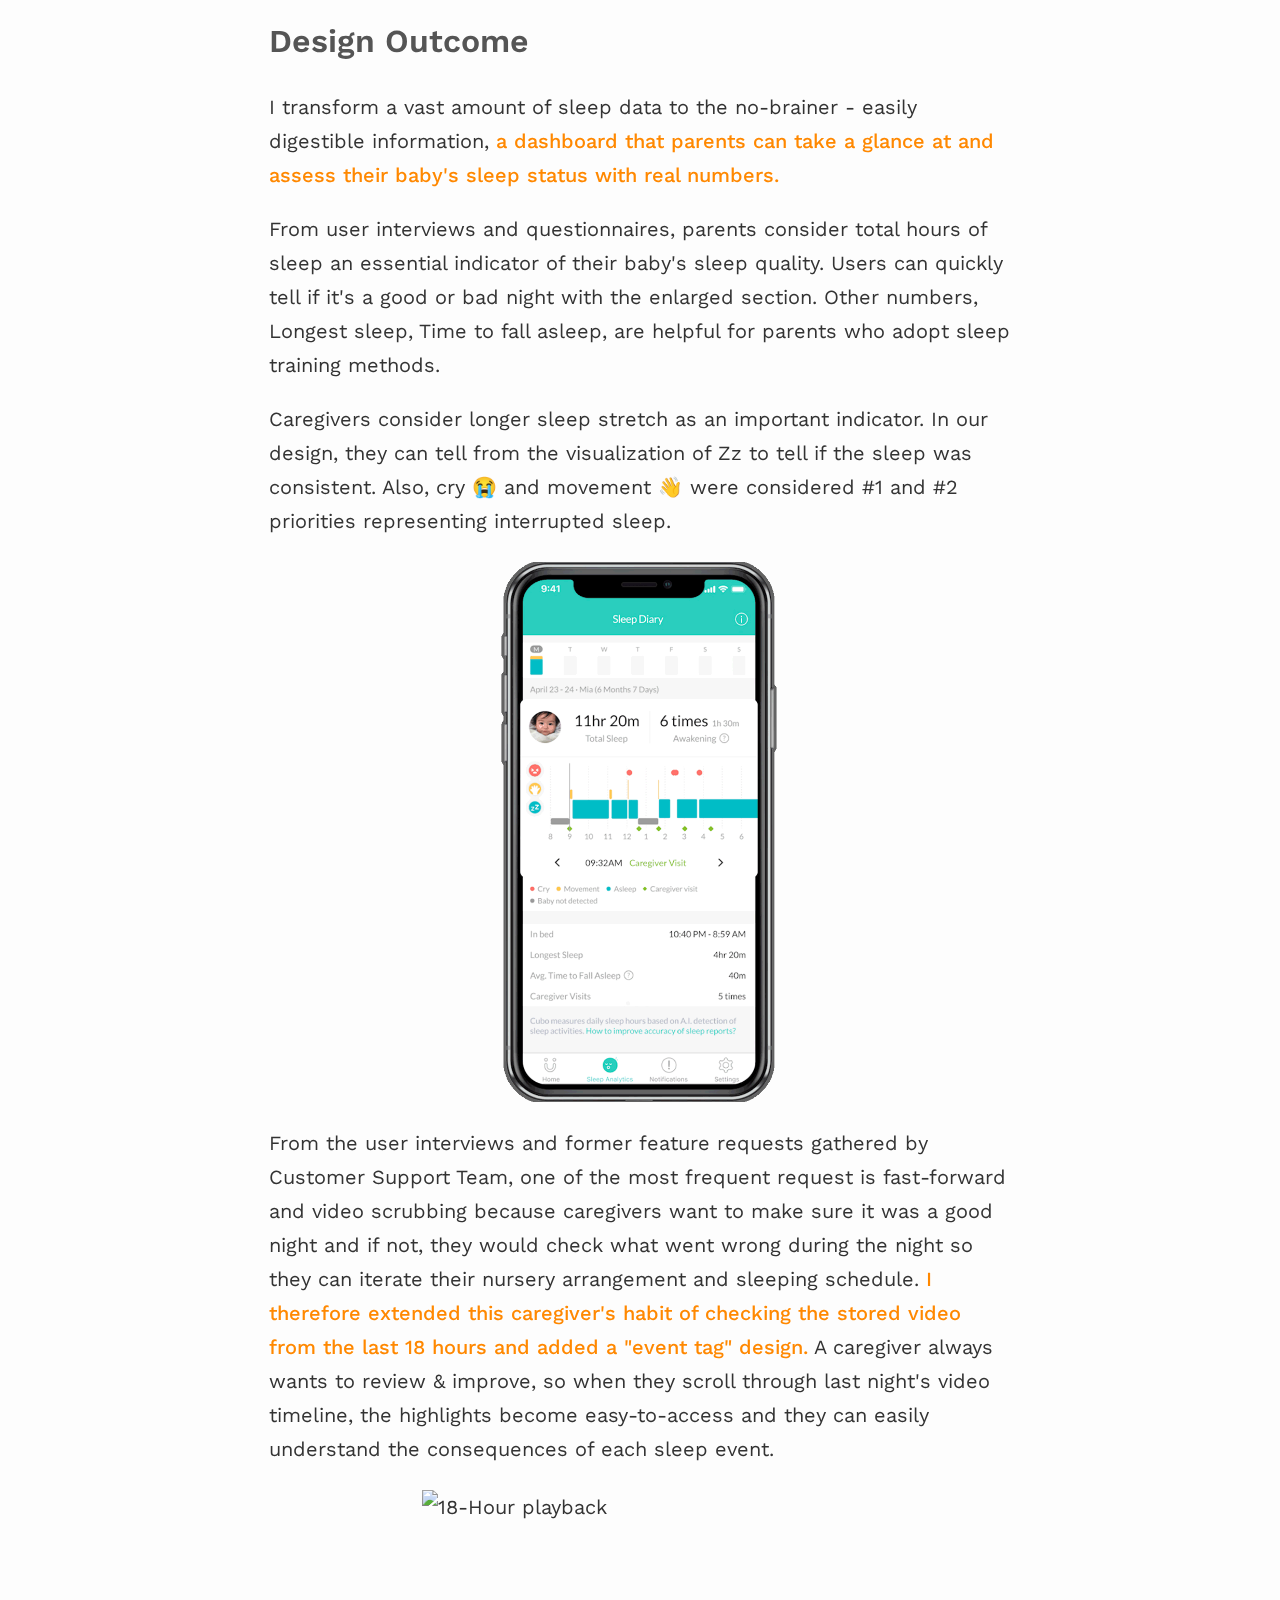
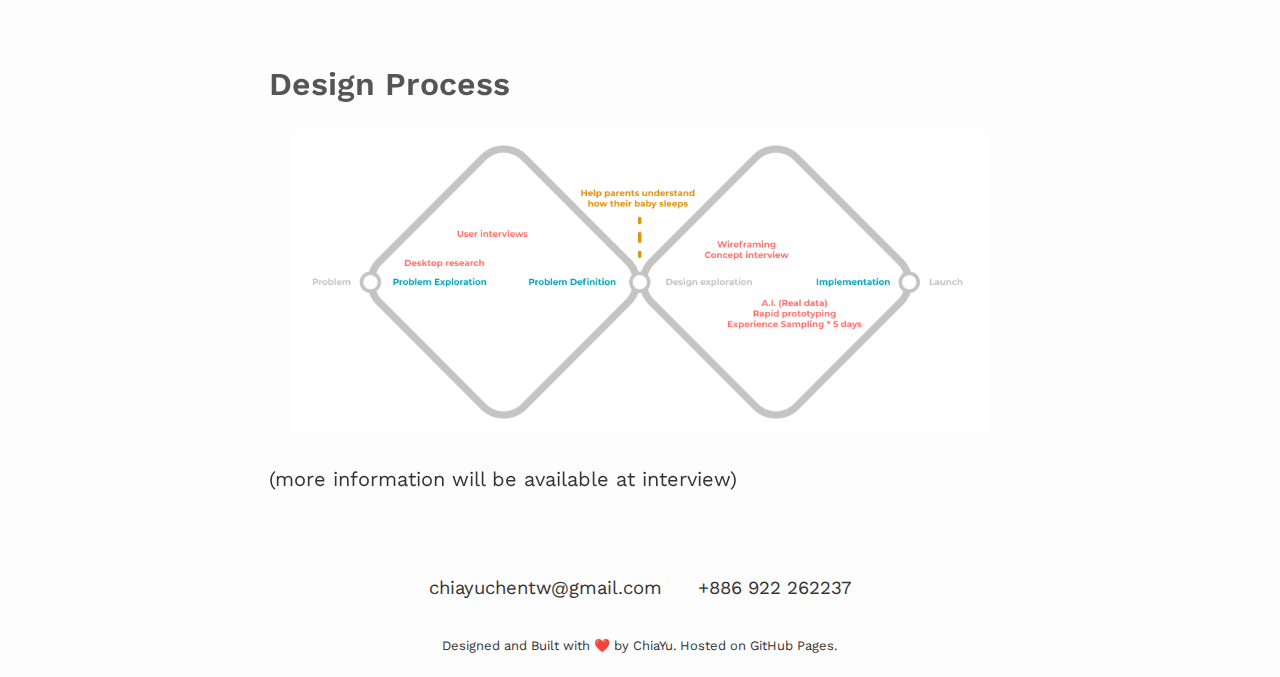
==== commit 3ffc357a: "Update experience, introduction, site structure, project order" ====
--- a/cubo/index.html
+++ b/cubo/index.html
@@ -40,8 +40,8 @@
       <a id="home" href="../#portfolio">
         <div id="home-title">← Home</div>
       </a>
-      <a id="next" href="../pinchfun">
-        <div id="home-title">Next: PinchFun →</div>
+      <a id="next" href="../music">
+        <div id="home-title">Next: Music APP →</div>
       </a>
     </nav>
 
--- a/css/style.css
+++ b/css/style.css
@@ -270,19 +270,19 @@
 .cubo {
   background-color: #E5F7F5;
   fill: #E5F7F5;
-  background-image: linear-gradient(-180deg, #E5F7F5 74%, #D3F5F1 100%);
+  background-image: linear-gradient(-180deg, #E5F7F5 74%, #c0f5ea 100%);
 }
 
 .pinchfun {
-  background-color: #fcf9f0;
-  fill: #fcf9f0;
-  background-image: linear-gradient(-180deg, #fcf9f0 74%, #fff4d9 98%);
+  background-color: #fefbde;
+  fill: #fefbde;
+  background-image: linear-gradient(-180deg, #fefbde 74%, #fff1b6 98%);
 }
 
 .music {
-  background-color: #e2f4f5;
-  fill: #e2f4f5;
-  background-image: linear-gradient(-180deg, #e2f4f5 74%, #c3e7ee 100%);
+  background-color: #ffece0;
+  fill: #ffece0;
+  background-image: linear-gradient(-180deg, #ffece0 74%, #ffddcd 100%);
 }
 
 .other-project {
@@ -608,7 +608,7 @@
   height: 100%;
   display: none; 
   position: fixed;
-  z-index: 5;
+  z-index: 10;
   left: 0;
   top: 0;
   overflow: auto;
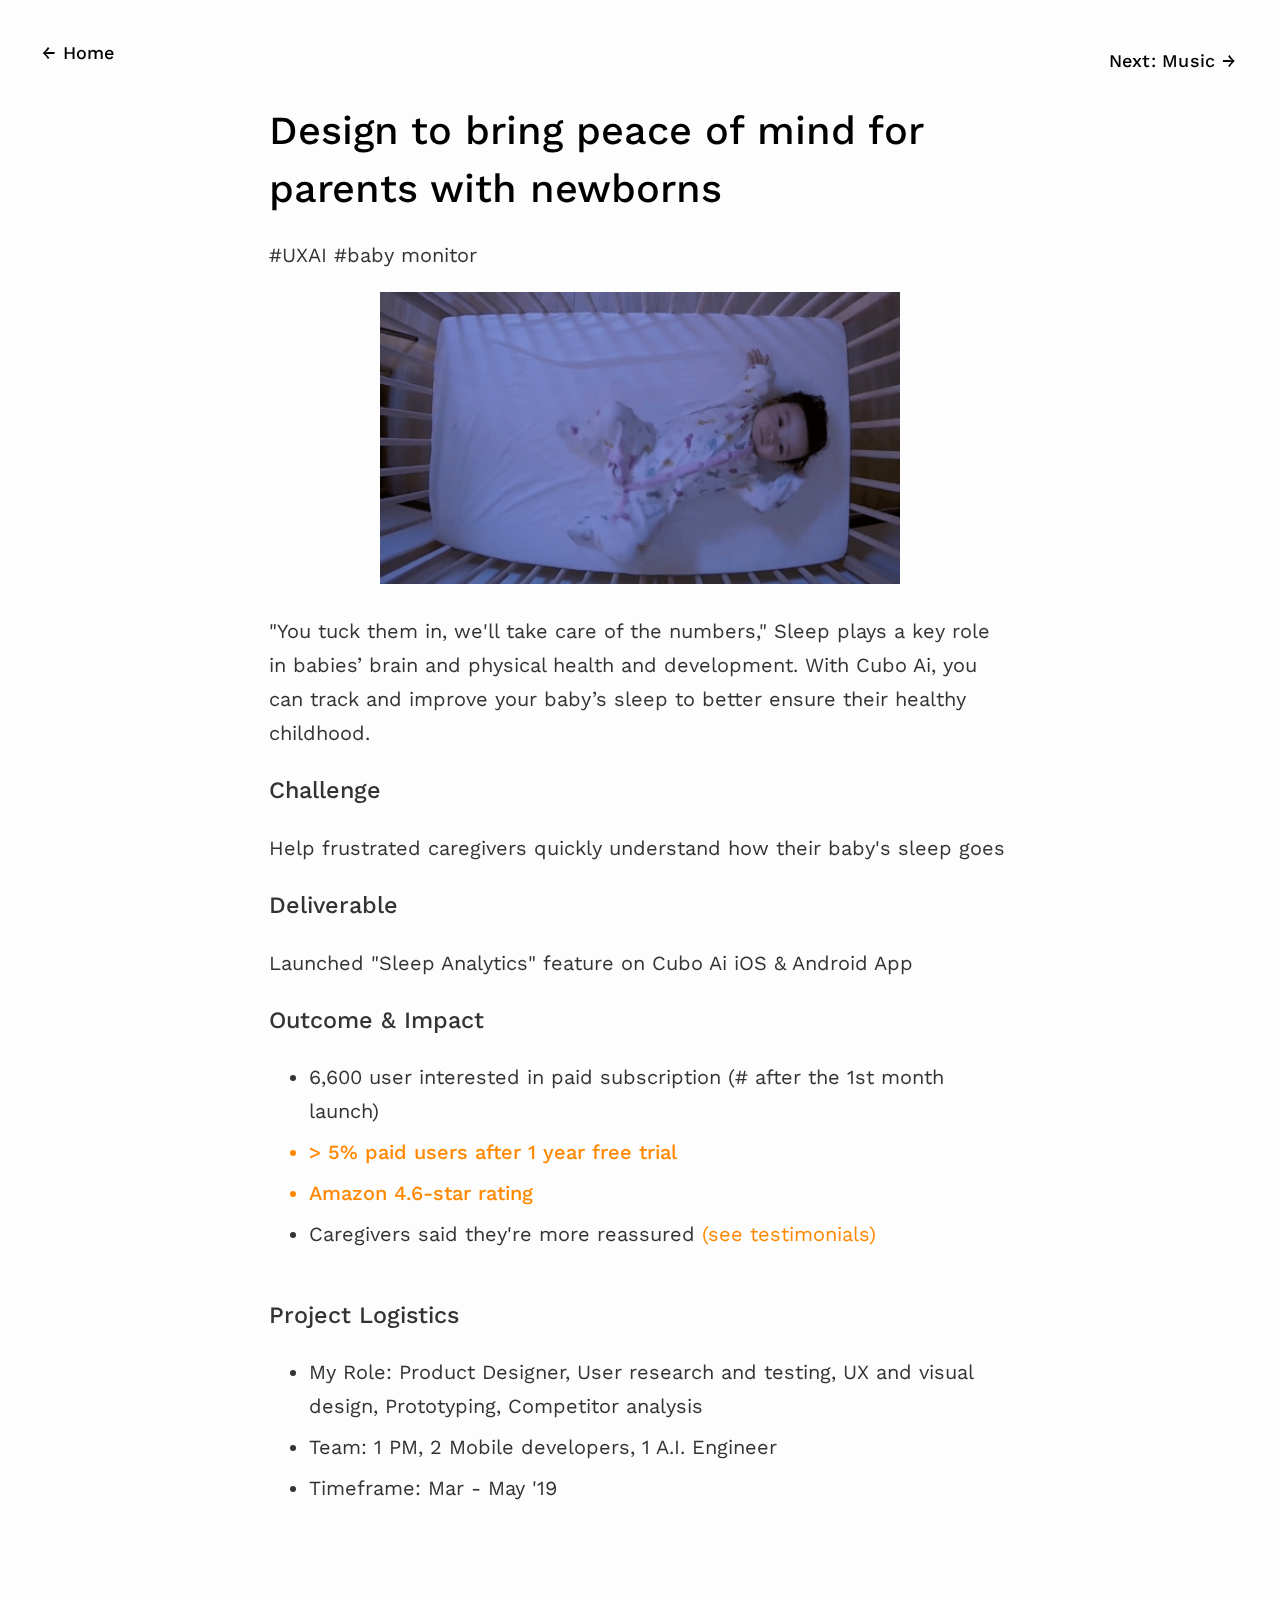
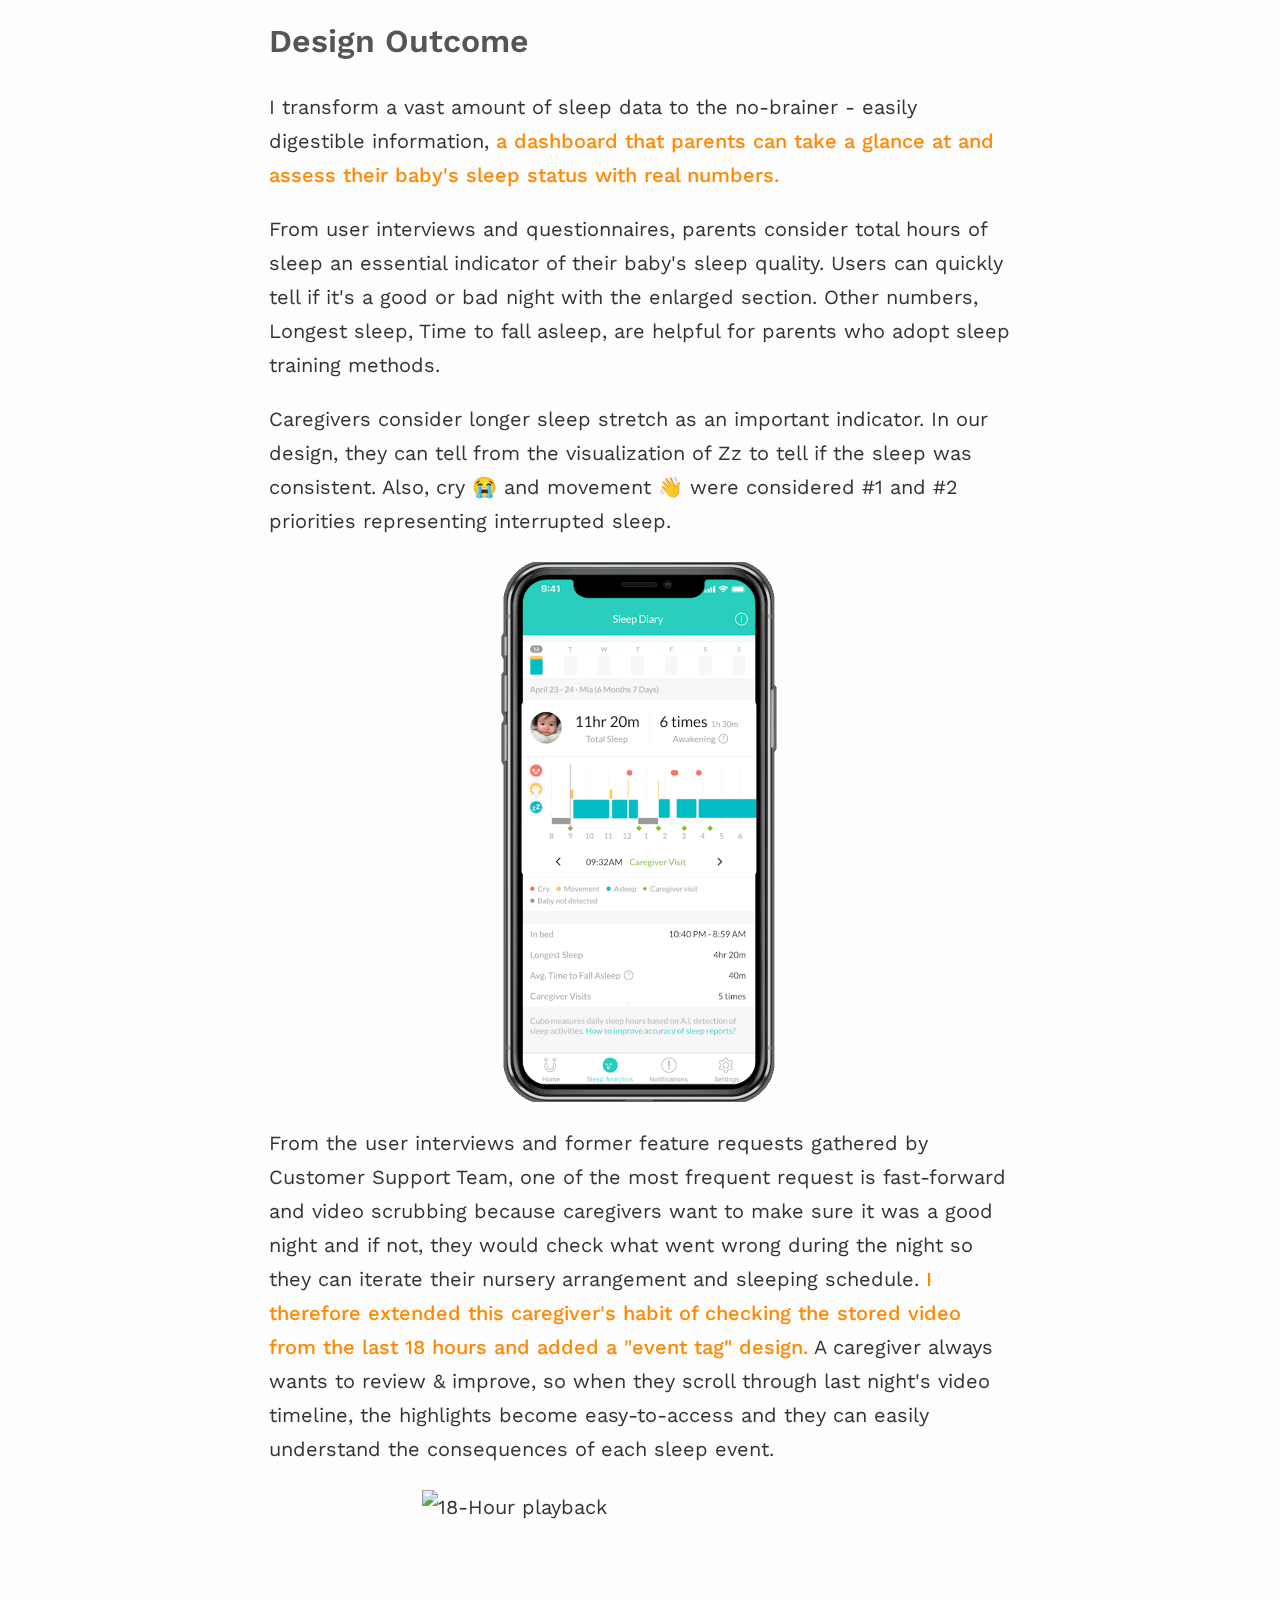
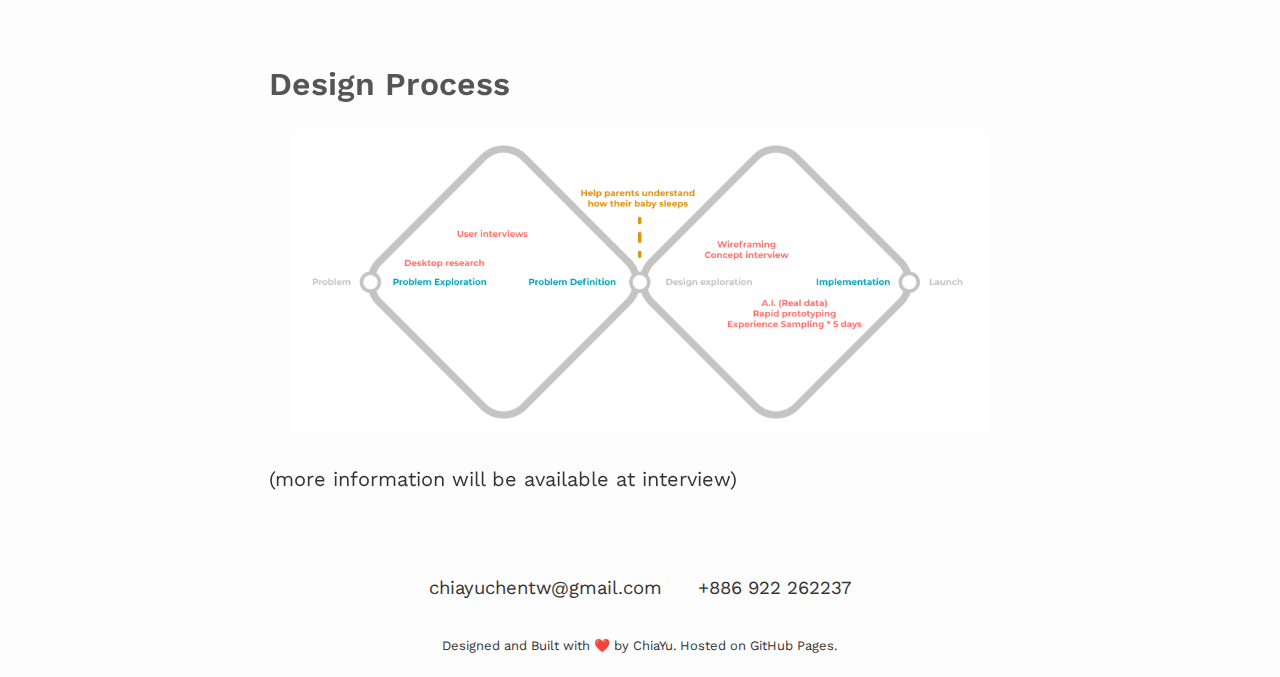
==== commit c6a8049d: "fix layout bug in project pages" ====
--- a/cubo/index.html
+++ b/cubo/index.html
@@ -41,7 +41,7 @@
         <div id="home-title">← Home</div>
       </a>
       <a id="next" href="../music">
-        <div id="home-title">Next: Music APP →</div>
+        <div id="home-title">Next: Music →</div>
       </a>
     </nav>
 
--- a/css/style.css
+++ b/css/style.css
@@ -393,7 +393,7 @@
   width: 86%;
   margin: auto;
   position: relative;
-  padding: 1em 0 1em 0;
+  padding: 5em 0 3em 0;
 }
 
 h2 {
@@ -923,11 +923,11 @@
   #about-container {
     position: relative;
     margin: auto;
-    max-width: 58%;
+    max-width: 100%;
     padding: 0;
     display: grid;
     grid-template-columns: 1fr 1fr;
-    grid-gap: 2vw;
+    grid-gap: 5vw;
   }
   
   #about-container h4 {
